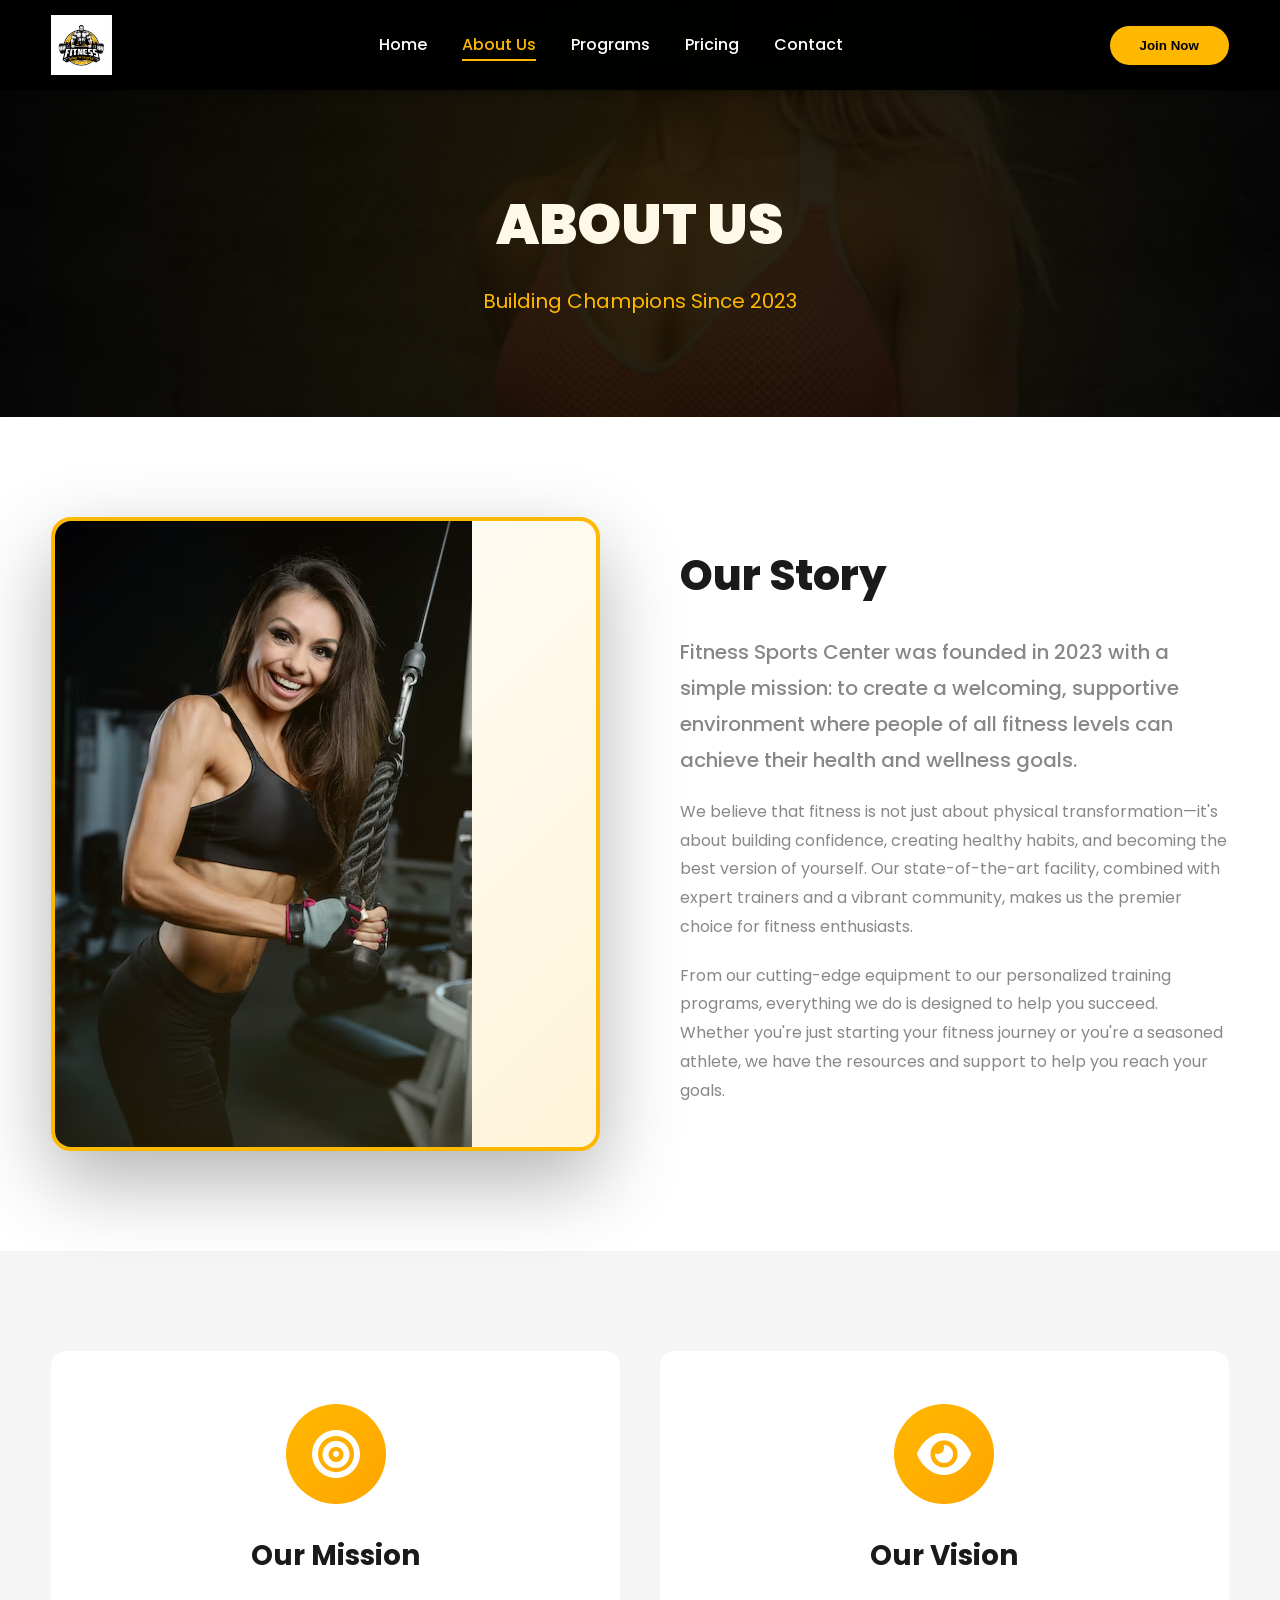
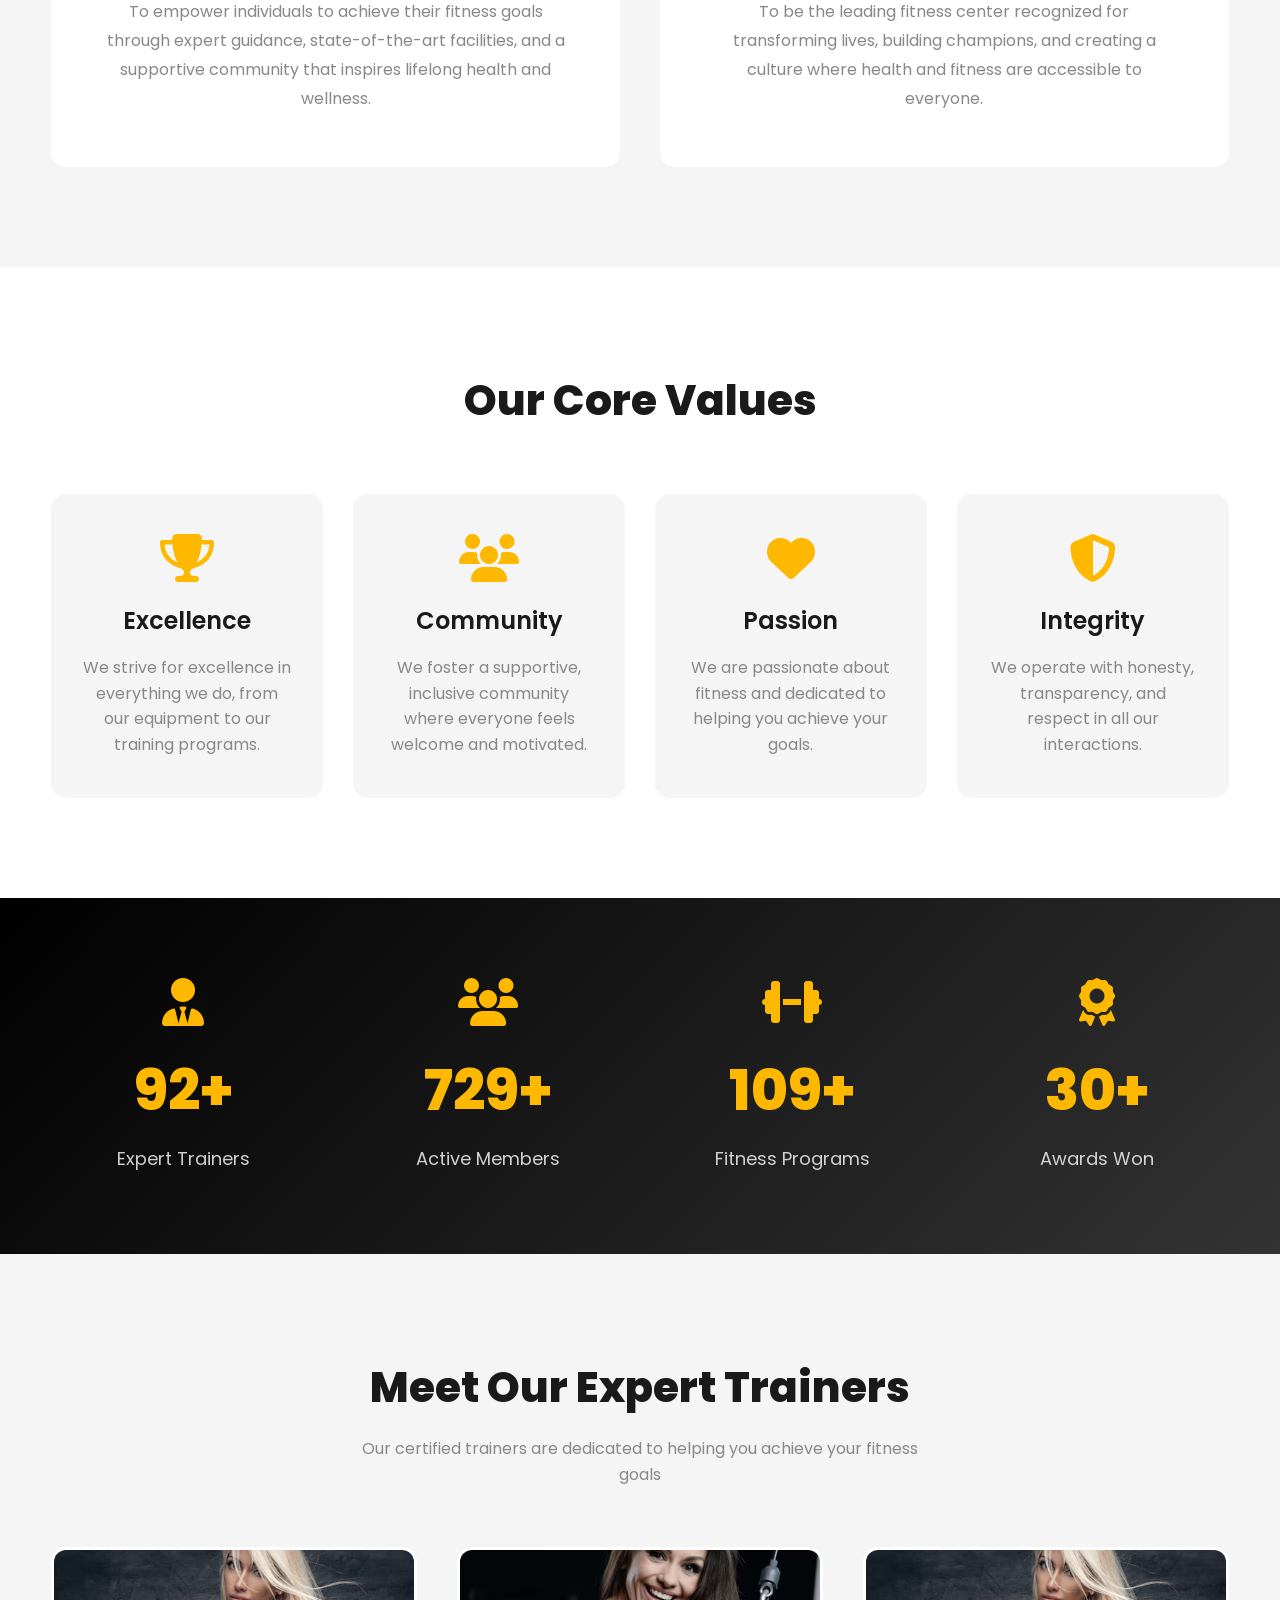
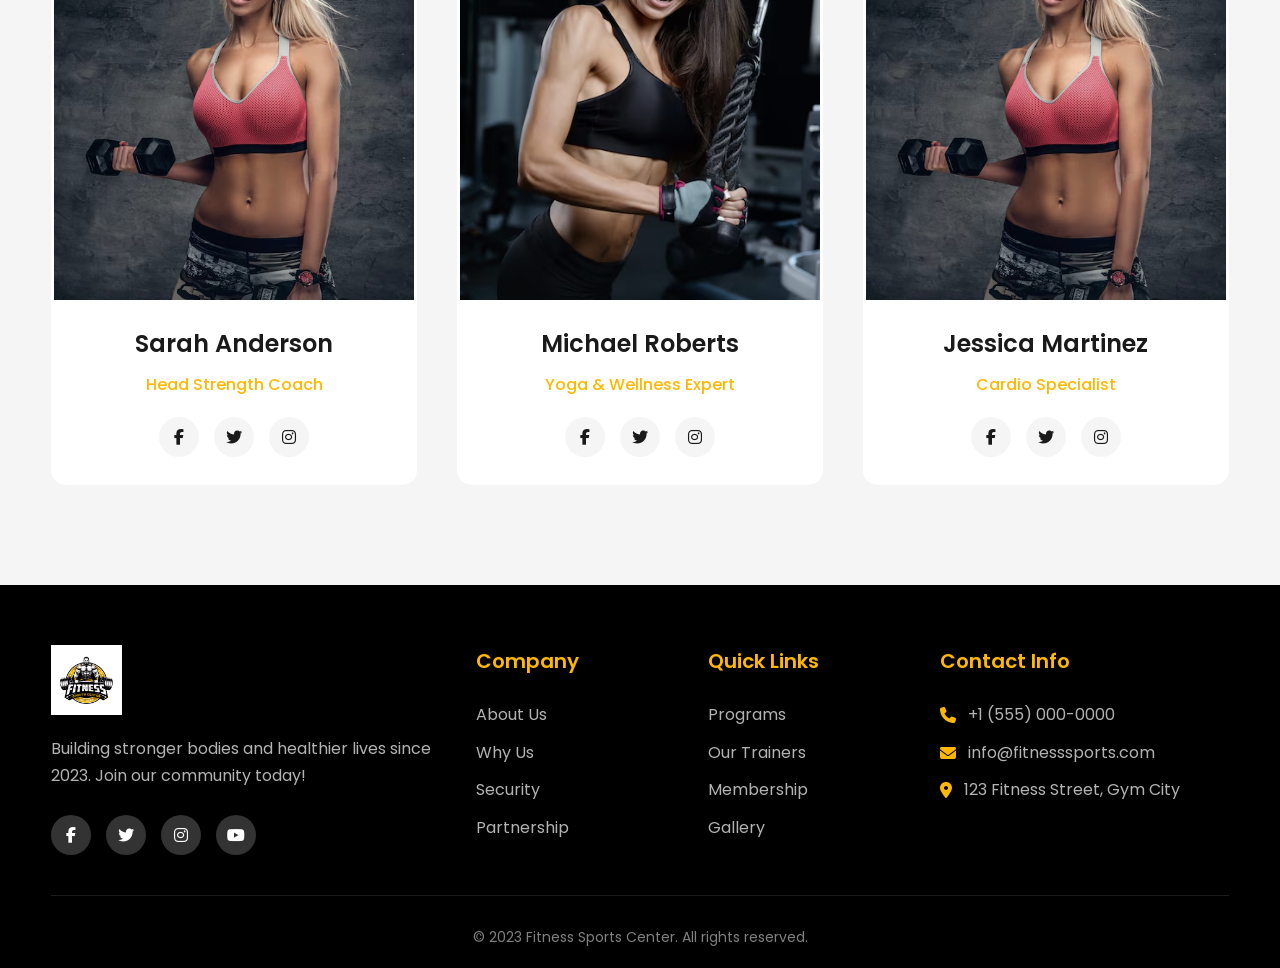
==== about.html @ 887e1592 "Initial commit: gym website updates" ====
<!DOCTYPE html>
<html lang="en">
<head>
    <meta charset="UTF-8">
    <meta name="viewport" content="width=device-width, initial-scale=1.0">
    <title>About Us - Fitness Sports Center | Expert Trainers & Modern Facilities</title>
    <meta name="description" content="Learn about Fitness Sports Center's mission, vision, and expert team. Established 2023, serving 1000+ members with professional trainers and state-of-the-art equipment.">
    <link rel="stylesheet" href="styles.css">
    <link rel="stylesheet" href="https://cdnjs.cloudflare.com/ajax/libs/font-awesome/6.4.0/css/all.min.css">
</head>
<body>
    <!-- Navigation -->
    <nav class="navbar">
        <div class="container">
            <div class="nav-wrapper">
                <div class="logo">
                    <img src="logo (2).png" alt="Fitness Sports Center">
                </div>
                <ul class="nav-menu">
                    <li><a href="index.html">Home</a></li>
                    <li><a href="about.html" class="active">About Us</a></li>
                    <li><a href="programs.html">Programs</a></li>
                    <li><a href="pricing.html">Pricing</a></li>
                    <li><a href="contact.html">Contact</a></li>
                </ul>
                <button class="cta-btn">Join Now</button>
                <div class="hamburger">
                    <span></span>
                    <span></span>
                    <span></span>
                </div>
            </div>
        </div>
    </nav>

    <!-- Page Header -->
    <section class="page-header">
        <div class="container">
            <h1>About Us</h1>
            <p>Building Champions Since 2023</p>
        </div>
    </section>

    <!-- About Story Section -->
    <section class="about-story">
        <div class="container">
            <div class="about-grid">
                <div class="about-image">
                    <img src="New folder/sexy-athletic-young-girl-training-arms-gym_174475-1579.avif" alt="Our Story">
                </div>
                <div class="about-content">
                    <h2>Our Story</h2>
                    <p class="lead">Fitness Sports Center was founded in 2023 with a simple mission: to create a welcoming, supportive environment where people of all fitness levels can achieve their health and wellness goals.</p>
                    <p>We believe that fitness is not just about physical transformation—it's about building confidence, creating healthy habits, and becoming the best version of yourself. Our state-of-the-art facility, combined with expert trainers and a vibrant community, makes us the premier choice for fitness enthusiasts.</p>
                    <p>From our cutting-edge equipment to our personalized training programs, everything we do is designed to help you succeed. Whether you're just starting your fitness journey or you're a seasoned athlete, we have the resources and support to help you reach your goals.</p>
                </div>
            </div>
        </div>
    </section>

    <!-- Mission & Vision Section -->
    <section class="mission-vision">
        <div class="container">
            <div class="mv-grid">
                <div class="mv-card">
                    <div class="mv-icon">
                        <i class="fas fa-bullseye"></i>
                    </div>
                    <h3>Our Mission</h3>
                    <p>To empower individuals to achieve their fitness goals through expert guidance, state-of-the-art facilities, and a supportive community that inspires lifelong health and wellness.</p>
                </div>
                <div class="mv-card">
                    <div class="mv-icon">
                        <i class="fas fa-eye"></i>
                    </div>
                    <h3>Our Vision</h3>
                    <p>To be the leading fitness center recognized for transforming lives, building champions, and creating a culture where health and fitness are accessible to everyone.</p>
                </div>
            </div>
        </div>
    </section>

    <!-- Values Section -->
    <section class="values-section">
        <div class="container">
            <h2>Our Core Values</h2>
            <div class="values-grid">
                <div class="value-card">
                    <i class="fas fa-trophy"></i>
                    <h3>Excellence</h3>
                    <p>We strive for excellence in everything we do, from our equipment to our training programs.</p>
                </div>
                <div class="value-card">
                    <i class="fas fa-users"></i>
                    <h3>Community</h3>
                    <p>We foster a supportive, inclusive community where everyone feels welcome and motivated.</p>
                </div>
                <div class="value-card">
                    <i class="fas fa-heart"></i>
                    <h3>Passion</h3>
                    <p>We are passionate about fitness and dedicated to helping you achieve your goals.</p>
                </div>
                <div class="value-card">
                    <i class="fas fa-shield-alt"></i>
                    <h3>Integrity</h3>
                    <p>We operate with honesty, transparency, and respect in all our interactions.</p>
                </div>
            </div>
        </div>
    </section>

    <!-- Stats Section -->
    <section class="stats-section">
        <div class="container">
            <div class="stats-grid">
                <div class="stat-box">
                    <i class="fas fa-user-tie"></i>
                    <h3 class="counter" data-target="150">0</h3>
                    <p>Expert Trainers</p>
                </div>
                <div class="stat-box">
                    <i class="fas fa-users"></i>
                    <h3 class="counter" data-target="1200">0</h3>
                    <p>Active Members</p>
                </div>
                <div class="stat-box">
                    <i class="fas fa-dumbbell"></i>
                    <h3 class="counter" data-target="180">0</h3>
                    <p>Fitness Programs</p>
                </div>
                <div class="stat-box">
                    <i class="fas fa-award"></i>
                    <h3 class="counter" data-target="50">0</h3>
                    <p>Awards Won</p>
                </div>
            </div>
        </div>
    </section>

    <!-- Team Section -->
    <section class="team-section">
        <div class="container">
            <h2>Meet Our Expert Trainers</h2>
            <p class="section-subtitle">Our certified trainers are dedicated to helping you achieve your fitness goals</p>
            <div class="team-grid">
                <div class="team-card">
                    <div class="team-image">
                        <img src="New folder/sexy-blond-woman-fitness-model-holds-dumbbells-grey-background_613910-14847.avif" alt="Trainer">
                    </div>
                    <h3>Sarah Anderson</h3>
                    <p>Head Strength Coach</p>
                    <div class="team-social">
                        <a href="#"><i class="fab fa-facebook-f"></i></a>
                        <a href="#"><i class="fab fa-twitter"></i></a>
                        <a href="#"><i class="fab fa-instagram"></i></a>
                    </div>
                </div>
                <div class="team-card">
                    <div class="team-image">
                        <img src="New folder/sexy-athletic-young-girl-training-arms-gym_174475-1579.avif" alt="Trainer">
                    </div>
                    <h3>Michael Roberts</h3>
                    <p>Yoga & Wellness Expert</p>
                    <div class="team-social">
                        <a href="#"><i class="fab fa-facebook-f"></i></a>
                        <a href="#"><i class="fab fa-twitter"></i></a>
                        <a href="#"><i class="fab fa-instagram"></i></a>
                    </div>
                </div>
                <div class="team-card">
                    <div class="team-image">
                        <img src="New folder/sexy-blond-woman-fitness-model-holds-dumbbells-grey-background_613910-14847.avif" alt="Trainer">
                    </div>
                    <h3>Jessica Martinez</h3>
                    <p>Cardio Specialist</p>
                    <div class="team-social">
                        <a href="#"><i class="fab fa-facebook-f"></i></a>
                        <a href="#"><i class="fab fa-twitter"></i></a>
                        <a href="#"><i class="fab fa-instagram"></i></a>
                    </div>
                </div>
            </div>
        </div>
    </section>

    <!-- Footer -->
    <footer class="footer">
        <div class="container">
            <div class="footer-grid">
                <div class="footer-col">
                    <img src="logo (2).png" alt="Fitness Sports Center" class="footer-logo">
                    <p>Building stronger bodies and healthier lives since 2023. Join our community today!</p>
                    <div class="social-links">
                        <a href="#"><i class="fab fa-facebook-f"></i></a>
                        <a href="#"><i class="fab fa-twitter"></i></a>
                        <a href="#"><i class="fab fa-instagram"></i></a>
                        <a href="#"><i class="fab fa-youtube"></i></a>
                    </div>
                </div>
                <div class="footer-col">
                    <h3>Company</h3>
                    <ul>
                        <li><a href="about.html">About Us</a></li>
                        <li><a href="#">Why Us</a></li>
                        <li><a href="#">Security</a></li>
                        <li><a href="#">Partnership</a></li>
                    </ul>
                </div>
                <div class="footer-col">
                    <h3>Quick Links</h3>
                    <ul>
                        <li><a href="programs.html">Programs</a></li>
                        <li><a href="#">Our Trainers</a></li>
                        <li><a href="pricing.html">Membership</a></li>
                        <li><a href="#">Gallery</a></li>
                    </ul>
                </div>
                <div class="footer-col">
                    <h3>Contact Info</h3>
                    <ul class="contact-info">
                        <li><i class="fas fa-phone"></i> +1 (555) 000-0000</li>
                        <li><i class="fas fa-envelope"></i> info@fitnesssports.com</li>
                        <li><i class="fas fa-map-marker-alt"></i> 123 Fitness Street, Gym City</li>
                    </ul>
                </div>
            </div>
            <div class="footer-bottom">
                <p>&copy; 2023 Fitness Sports Center. All rights reserved.</p>
            </div>
        </div>
    </footer>

    <script src="script.js"></script>
</body>
</html>
---- styles.css ----
/* Google Fonts */
@import url('https://fonts.googleapis.com/css2?family=Poppins:wght@300;400;500;600;700;800;900&display=swap');

/* CSS Variables */
:root {
    --primary-color: #FFB800;
    --secondary-color: #000000;
    --accent-color: #FFA500;
    --text-light: #ffffff;
    --text-dark: #1a1a1a;
    --gray-light: #f5f5f5;
    --gray-medium: #888;
    --gray-dark: #333;
    --transition: all 0.3s ease;
    --shadow-sm: 0 2px 5px rgba(0, 0, 0, 0.1);
    --shadow-md: 0 10px 30px rgba(0, 0, 0, 0.15);
    --shadow-lg: 0 20px 60px rgba(0, 0, 0, 0.3);
    --shadow-gold: 0 10px 40px rgba(255, 184, 0, 0.3);
}

/* Reset & Base Styles */
* {
    margin: 0;
    padding: 0;
    box-sizing: border-box;
}

html,
body {
    width: 100%;
    overflow-x: hidden;
}

body {
    font-family: 'Poppins', sans-serif;
    line-height: 1.6;
    color: var(--text-dark);
    background: #fff;
}

a {
    color: inherit;
    text-decoration: none;
}

ul {
    list-style: none;
}

img {
    max-width: 100%;
    display: block;
}

.container {
    width: min(1200px, 92%);
    margin: 0 auto;
}

/* Cinematic Hero Section */
.hero-cinematic {
    min-height: 100vh;
    width: 100%;
    position: relative;
    display: flex;
    align-items: center;
    justify-content: flex-start;
    padding-top: 100px;
    overflow: hidden;
    background: #111;
}

.hero-bg {
    position: absolute;
    top: 0;
    left: 0;
    width: 100%;
    height: 100%;
    background: url('New folder/sexy-athletic-young-girl-training-arms-gym_174475-1579.avif') right center/cover no-repeat;
    filter: grayscale(1) brightness(0.5) contrast(1.1);
    z-index: 0;
    transition: filter 0.3s;
}

.hero-cinematic .hero-overlay {
    position: absolute;
    top: 0;
    left: 0;
    width: 100%;
    height: 100%;
    background: linear-gradient(90deg, rgba(0,0,0,0.92) 0%, rgba(0,0,0,0.7) 60%, transparent 100%);
    z-index: 1;
}

.hero-cinematic-content {
    position: relative;
    z-index: 2;
    display: flex;
    align-items: center;
    height: 80vh;
    min-height: 500px;
}

.hero-cinematic-text {
    max-width: 600px;
    color: #fff;
    text-align: left;
    margin-left: 0;
    margin-right: auto;
    padding: 0 0 0 10px;
    display: flex;
    flex-direction: column;
    justify-content: center;
}

.hero-cinematic-title {
    font-size: 5vw;
    font-weight: 900;
    line-height: 1.05;
    text-transform: uppercase;
    letter-spacing: 2px;
    margin-bottom: 24px;
    color: #fff;
    text-shadow: 0 6px 32px #000, 0 0 0 #fff;
}

.hero-cinematic-title .highlight {
    color: var(--primary-color);
    text-shadow: 0 0 30px rgba(255,184,0,0.4);
}

.hero-cinematic-subtitle {
    font-size: 1.35rem;
    font-weight: 400;
    color: #e0e0e0;
    margin-bottom: 38px;
    max-width: 420px;
    text-shadow: 0 2px 12px #000;
}

.hero-cinematic-btn {
    display: inline-block;
    font-size: 1.15rem;
    font-weight: 700;
    padding: 18px 48px;
    border-radius: 40px;
    background: var(--primary-color);
    color: #000;
    border: none;
    box-shadow: 0 8px 32px rgba(255,184,0,0.18);
    letter-spacing: 1px;
    text-transform: uppercase;
    transition: background 0.2s, box-shadow 0.2s, color 0.2s;
}

.hero-cinematic-btn:hover {
    background: var(--accent-color);
    color: #fff;
    box-shadow: 0 12px 40px rgba(255,184,0,0.28);
}

@media (max-width: 992px) {
    .hero-cinematic-content {
        min-height: 350px;
        height: 60vh;
    }

    .hero-cinematic-title {
        font-size: 8vw;
    }
}

@media (max-width: 600px) {
    .hero-cinematic-content {
        min-height: 220px;
        height: 45vh;
    }

    .hero-cinematic-title {
        font-size: 11vw;
    }

    .hero-cinematic-text {
        padding-left: 0;
    }

    .hero-cinematic-btn {
        padding: 14px 28px;
        font-size: 1rem;
    }
}
.navbar {
    position: fixed;
    top: 0;
    width: 100%;
    background: rgba(0, 0, 0, 0.95);
    backdrop-filter: blur(10px);
    z-index: 1000;
    padding: 15px 0;
    box-shadow: 0 2px 10px rgba(0, 0, 0, 0.3);
}

.nav-wrapper {
    display: flex;
    justify-content: space-between;
    align-items: center;
}

.logo img {
    height: 60px;
    width: auto;
}

.nav-menu {
    display: flex;
    gap: 35px;
    align-items: center;
}

.nav-menu a {
    color: var(--text-light);
    font-weight: 500;
    transition: var(--transition);
    position: relative;
}

.nav-menu a::after {
    content: '';
    position: absolute;
    bottom: -5px;
    left: 0;
    width: 0;
    height: 2px;
    background: var(--primary-color);
    transition: var(--transition);
}

.nav-menu a:hover::after,
.nav-menu a.active::after {
    width: 100%;
}

.nav-menu a:hover,
.nav-menu a.active {
    color: var(--primary-color);
}

.cta-btn {
    background: var(--primary-color);
    color: var(--secondary-color);
    padding: 12px 30px;
    border: none;
    border-radius: 50px;
    font-weight: 600;
    cursor: pointer;
    transition: var(--transition);
}

.cta-btn:hover {
    background: var(--accent-color);
    transform: scale(1.05);
}

.hamburger {
    display: none;
    flex-direction: column;
    gap: 5px;
    cursor: pointer;
}

.hamburger span {
    width: 30px;
    height: 3px;
    background: var(--text-light);
    transition: var(--transition);
}

/* Hero Section */
.hero {
    min-height: 100vh;
    background: linear-gradient(135deg, rgba(0,0,0,0.95), rgba(0,0,0,0.9));
    display: flex;
    align-items: center;
    position: relative;
    padding-top: 100px;
    overflow: hidden;
}

.hero-slider {
    position: relative;
    width: 100%;
    height: 100%;
}

.hero-slide {
    display: none;
    animation: fadeInSlider 0.8s cubic-bezier(.4,1.4,.6,1);
    width: 100%;
    height: 100%;
    position: absolute;
    top: 0;
    left: 0;
    z-index: 2;
}
.hero-slide.active {
    display: block;
    position: relative;
    z-index: 3;
}

@keyframes fadeInSlider {
    from { opacity: 0; transform: translateY(40px) scale(0.98); }
    to { opacity: 1; transform: translateY(0) scale(1); }
}

.hero-slider-controls {
    position: absolute;
    bottom: 40px;
    left: 50%;
    transform: translateX(-50%);
    display: flex;
    gap: 30px;
    z-index: 10;
}
.hero-slider-controls button {
    background: var(--primary-color);
    color: #000;
    border: none;
    border-radius: 50%;
    width: 48px;
    height: 48px;
    font-size: 22px;
    display: flex;
    align-items: center;
    justify-content: center;
    box-shadow: 0 4px 16px rgba(255,184,0,0.15);
    cursor: pointer;
    transition: background 0.2s, transform 0.2s;
}
.hero-slider-controls button:hover {
    background: var(--accent-color);
    transform: scale(1.08);
}

.hero-slider-dots {
    position: absolute;
    bottom: 18px;
    left: 50%;
    transform: translateX(-50%);
    display: flex;
    gap: 12px;
    z-index: 10;
}
.hero-slider-dots .dot {
    width: 12px;
    height: 12px;
    border-radius: 50%;
    background: #fff3;
    border: 2px solid var(--primary-color);
    transition: background 0.2s, border 0.2s;
    cursor: pointer;
}
.hero-slider-dots .dot.active {
    background: var(--primary-color);
    border-color: var(--primary-color);
}

@media (max-width: 992px) {
    .hero-content, .hero-slide .hero-content {
        grid-template-columns: 1fr;
        gap: 40px;
    }
    .hero-image {
        height: 350px;
    }
    .hero-slider-controls {
        bottom: 20px;
    }
    .hero-slider-dots {
        bottom: 8px;
    }
}

@media (max-width: 600px) {
    .hero-title {
        font-size: 32px;
    }
    .hero-image {
        height: 180px;
    }
    .hero-slider-controls button {
        width: 36px;
        height: 36px;
        font-size: 16px;
    }
    .hero-slider-controls {
        gap: 16px;
    }
    .hero-slider-dots .dot {
        width: 8px;
        height: 8px;
    }
}

.hero::before {
    content: '';
    position: absolute;
    top: 0;
    left: 0;
    width: 100%;
    height: 100%;
    background: radial-gradient(circle at 30% 50%, rgba(255, 184, 0, 0.08), transparent);
    z-index: 0;
}

.hero-overlay {
    position: absolute;
    top: 0;
    left: 0;
    width: 100%;
    height: 100%;
    background: linear-gradient(90deg, rgba(0,0,0,0.95) 0%, rgba(0,0,0,0.7) 50%, transparent 100%);
    z-index: 1;
}

.hero-content {
    position: relative;
    z-index: 2;
    color: var(--text-light);
    display: grid;
    grid-template-columns: 1fr 1fr;
    gap: 60px;
    align-items: center;
    width: 100%;
}

.hero-text {
    max-width: 650px;
}

.hero-title {
    font-size: 60px;
    font-weight: 900;
    line-height: 1.1;
    margin-bottom: 20px;
    text-transform: uppercase;
    animation: fadeInUp 0.8s ease;
}

.highlight {
    color: var(--primary-color);
    position: relative;
    display: inline-block;
    text-shadow: 0 0 30px rgba(255, 184, 0, 0.5);
}

.hero-image {
    position: relative;
    height: 600px;
    animation: fadeInRight 1s ease;
}

.hero-image img {
    width: 100%;
    height: 100%;
    object-fit: cover;
    border-radius: 20px;
    box-shadow: 0 30px 80px rgba(255, 184, 0, 0.3);
    border: 3px solid var(--primary-color);
}

@keyframes fadeInUp {
    from {
        opacity: 0;
        transform: translateY(30px);
    }
    to {
        opacity: 1;
        transform: translateY(0);
    }
}

@keyframes fadeInRight {
    from {
        opacity: 0;
        transform: translateX(50px);
    }
    to {
        opacity: 1;
        transform: translateX(0);
    }
}

.hero-subtitle {
    font-size: 18px;
    margin-bottom: 40px;
    color: rgba(255, 255, 255, 0.9);
    max-width: 500px;
}

.hero-buttons {
    display: flex;
    gap: 20px;
    margin-bottom: 60px;
}

.hero-stats {
    display: flex;
    gap: 60px;
}

.stat-item h3 {
    font-size: 48px;
    color: var(--primary-color);
    font-weight: 800;
}

.stat-item p {
    color: rgba(255, 255, 255, 0.8);
    font-size: 14px;
}

/* Programs Section */
.programs-section {
    padding: 100px 0;
    background: var(--gray-light);
}

.section-header {
    text-align: center;
    max-width: 700px;
    margin: 0 auto 60px;
}

.section-header h2 {
    font-size: 42px;
    font-weight: 800;
    margin-bottom: 20px;
    line-height: 1.2;
}

.section-header p {
    color: var(--gray-medium);
    font-size: 16px;
}

.programs-grid {
    display: grid;
    grid-template-columns: repeat(auto-fit, minmax(280px, 1fr));
    gap: 30px;
}

.program-card {
    background: white;
    padding: 40px 30px;
    border-radius: 15px;
    transition: var(--transition);
    border: 2px solid transparent;
    position: relative;
    overflow: hidden;
}

.program-card::before {
    content: '';
    position: absolute;
    top: 0;
    left: 0;
    width: 100%;
    height: 5px;
    background: linear-gradient(90deg, var(--primary-color), var(--accent-color));
    transform: scaleX(0);
    transition: var(--transition);
}

.program-card:hover::before {
    transform: scaleX(1);
}

.program-card:hover {
    transform: translateY(-10px);
    border-color: var(--primary-color);
    box-shadow: var(--shadow-gold);
}

.program-card.featured {
    background: linear-gradient(135deg, var(--primary-color), var(--accent-color));
    color: white;
}

.program-icon {
    width: 80px;
    height: 80px;
    background: var(--secondary-color);
    border-radius: 50%;
    display: flex;
    align-items: center;
    justify-content: center;
    margin-bottom: 25px;
}

.program-card.featured .program-icon {
    background: white;
}

.program-icon i {
    font-size: 36px;
    color: var(--primary-color);
}

.program-card.featured .program-icon i {
    color: var(--secondary-color);
}

.program-card h3 {
    font-size: 24px;
    margin-bottom: 15px;
    font-weight: 700;
}

.program-card p {
    color: var(--gray-medium);
    margin-bottom: 20px;
    line-height: 1.6;
}

.program-card.featured p {
    color: rgba(255, 255, 255, 0.9);
}

.program-link {
    color: var(--primary-color);
    font-weight: 600;
    display: inline-flex;
    align-items: center;
    gap: 8px;
    transition: var(--transition);
}

.program-card.featured .program-link {
    color: white;
}

.program-link:hover {
    gap: 12px;
}

/* Why Choose Section */
.why-choose-section {
    padding: 100px 0;
    background: white;
}

.why-choose-grid {
    display: grid;
    grid-template-columns: 1fr 1fr;
    gap: 80px;
    align-items: center;
}

.why-choose-content h2 {
    font-size: 42px;
    font-weight: 800;
    margin-bottom: 40px;
    line-height: 1.2;
}

.features-list {
    display: flex;
    flex-direction: column;
    gap: 25px;
    margin-bottom: 40px;
}

.feature-item {
    display: flex;
    gap: 20px;
    align-items: flex-start;
}

.feature-item i {
    font-size: 24px;
    color: var(--primary-color);
    margin-top: 5px;
}

.feature-item h4 {
    font-size: 20px;
    margin-bottom: 8px;
    font-weight: 600;
}

.feature-item p {
    color: var(--gray-medium);
    line-height: 1.6;
}

.why-choose-image {
    position: relative;
}

.image-wrapper {
    position: relative;
    border-radius: 20px;
    overflow: hidden;
    box-shadow: 0 30px 80px rgba(0, 0, 0, 0.3);
    border: 4px solid var(--primary-color);
}

.image-wrapper img {
    width: 100%;
    height: 600px;
    object-fit: cover;
    transition: var(--transition);
    display: block;
}

.image-wrapper:hover img {
    transform: scale(1.05);
}

.experience-badge {
    position: absolute;
    bottom: 30px;
    right: 30px;
    width: 140px;
    height: 140px;
    background: linear-gradient(135deg, var(--primary-color), var(--accent-color));
    border-radius: 50%;
    display: flex;
    align-items: center;
    justify-content: center;
    box-shadow: 0 10px 30px rgba(255, 184, 0, 0.5);
    animation: pulse 2s infinite;
}

.badge-content {
    text-align: center;
    color: var(--secondary-color);
}

.badge-content h3 {
    font-size: 42px;
    font-weight: 900;
    margin-bottom: 5px;
    line-height: 1;
}

.badge-content p {
    font-size: 13px;
    font-weight: 600;
    line-height: 1.3;
}

@keyframes pulse {
    0%, 100% {
        box-shadow: 0 10px 30px rgba(255, 184, 0, 0.5);
    }
    50% {
        box-shadow: 0 10px 50px rgba(255, 184, 0, 0.8);
    }
}

/* Testimonials Section */
.testimonials-section {
    padding: 100px 0;
    background: var(--gray-light);
    text-align: center;
}

.testimonials-section h2 {
    font-size: 42px;
    font-weight: 800;
    margin-bottom: 15px;
    line-height: 1.2;
}

.section-subtitle {
    color: var(--gray-medium);
    max-width: 600px;
    margin: 0 auto 60px;
    font-size: 16px;
}

.testimonials-grid {
    display: grid;
    grid-template-columns: repeat(auto-fit, minmax(320px, 1fr));
    gap: 30px;
}

.testimonial-card {
    background: white;
    padding: 40px;
    border-radius: 15px;
    text-align: left;
    transition: var(--transition);
    border: 2px solid transparent;
    position: relative;
}

.testimonial-card::before {
    content: '\f10d';
    font-family: 'Font Awesome 5 Free';
    font-weight: 900;
    position: absolute;
    top: 20px;
    right: 30px;
    font-size: 60px;
    color: var(--primary-color);
    opacity: 0.1;
}

.testimonial-card:hover {
    transform: translateY(-5px);
    border-color: var(--primary-color);
    box-shadow: var(--shadow-gold);
}

.rating {
    display: flex;
    gap: 5px;
    margin-bottom: 20px;
}

.rating i {
    color: var(--primary-color);
    font-size: 18px;
}

.testimonial-card p {
    color: var(--gray-dark);
    line-height: 1.8;
    margin-bottom: 25px;
    font-style: italic;
}

.testimonial-author {
    display: flex;
    align-items: center;
    gap: 15px;
}

.author-info h4 {
    font-size: 16px;
    font-weight: 600;
    margin-bottom: 3px;
}

.author-info span {
    font-size: 14px;
    color: var(--gray-medium);
}

/* Footer */
.footer {
    background: var(--secondary-color);
    color: var(--text-light);
    padding: 60px 0 20px;
}

.footer-grid {
    display: grid;
    grid-template-columns: 2fr 1fr 1fr 1.5fr;
    gap: 40px;
    margin-bottom: 40px;
}

.footer-logo {
    height: 70px;
    width: auto;
    margin-bottom: 20px;
}

.footer-col p {
    color: rgba(255, 255, 255, 0.7);
    margin-bottom: 25px;
    line-height: 1.7;
}

.social-links {
    display: flex;
    gap: 15px;
}

.social-links a {
    width: 40px;
    height: 40px;
    background: var(--gray-dark);
    border-radius: 50%;
    display: flex;
    align-items: center;
    justify-content: center;
    transition: var(--transition);
}

.social-links a:hover {
    background: var(--primary-color);
    color: var(--secondary-color);
    transform: translateY(-3px);
}

.footer-col h3 {
    color: var(--primary-color);
    font-size: 20px;
    margin-bottom: 25px;
    font-weight: 600;
}

.footer-col ul li {
    margin-bottom: 12px;
}

.footer-col ul li a {
    color: rgba(255, 255, 255, 0.7);
    transition: var(--transition);
}

.footer-col ul li a:hover {
    color: var(--primary-color);
    padding-left: 5px;
}

.contact-info li {
    display: flex;
    align-items: center;
    gap: 12px;
    margin-bottom: 15px;
    color: rgba(255, 255, 255, 0.7);
}

.contact-info i {
    color: var(--primary-color);
    font-size: 16px;
}

.footer-bottom {
    text-align: center;
    padding-top: 30px;
    border-top: 1px solid rgba(255, 255, 255, 0.1);
}

.footer-bottom p {
    color: rgba(255, 255, 255, 0.5);
    font-size: 14px;
}

/* Page Header */
.page-header {
    padding: 180px 0 100px;
    background: linear-gradient(135deg, rgba(0,0,0,0.92), rgba(0,0,0,0.88)), 
                url('New folder/sexy-blond-woman-fitness-model-holds-dumbbells-grey-background_613910-14847.avif') center/cover;
    text-align: center;
    color: var(--text-light);
    position: relative;
    background-attachment: fixed;
}

.page-header::before {
    content: '';
    position: absolute;
    top: 0;
    left: 0;
    width: 100%;
    height: 100%;
    background: radial-gradient(circle at center, rgba(255, 184, 0, 0.1), transparent);
}

.page-header h1 {
    font-size: 56px;
    font-weight: 900;
    margin-bottom: 15px;
    text-transform: uppercase;
}

.page-header p {
    font-size: 20px;
    color: var(--primary-color);
}

/* About Page Styles */
.about-story {
    padding: 100px 0;
    background: white;
}

.about-grid {
    display: grid;
    grid-template-columns: 1fr 1fr;
    gap: 80px;
    align-items: center;
}

.about-image {
    border-radius: 20px;
    overflow: hidden;
    box-shadow: 0 30px 80px rgba(0, 0, 0, 0.3);
    border: 4px solid var(--primary-color);
    position: relative;
}

.about-image::after {
    content: '';
    position: absolute;
    inset: 0;
    background: linear-gradient(135deg, transparent 0%, rgba(255, 184, 0, 0.15) 100%);
    pointer-events: none;
}

.about-image img {
    transition: var(--transition);
}

.about-image:hover img {
    transform: scale(1.08);
}

.about-content h2 {
    font-size: 42px;
    font-weight: 800;
    margin-bottom: 25px;
}

.lead {
    font-size: 20px;
    font-weight: 500;
    color: var(--gray-dark);
    margin-bottom: 20px;
    line-height: 1.7;
}

.about-content p {
    color: var(--gray-medium);
    line-height: 1.8;
    margin-bottom: 20px;
}

/* Mission & Vision */
.mission-vision {
    padding: 100px 0;
    background: var(--gray-light);
}

.mv-grid {
    display: grid;
    grid-template-columns: 1fr 1fr;
    gap: 40px;
}

.mv-card {
    background: white;
    padding: 50px;
    border-radius: 15px;
    text-align: center;
    border: 3px solid transparent;
    transition: var(--transition);
}

.mv-card:hover {
    border-color: var(--primary-color);
    box-shadow: 0 15px 40px rgba(0, 0, 0, 0.1);
}

.mv-icon {
    width: 100px;
    height: 100px;
    background: linear-gradient(135deg, var(--primary-color), var(--accent-color));
    border-radius: 50%;
    display: flex;
    align-items: center;
    justify-content: center;
    margin: 0 auto 30px;
}

.mv-icon i {
    font-size: 48px;
    color: white;
}

.mv-card h3 {
    font-size: 28px;
    margin-bottom: 20px;
    font-weight: 700;
}

.mv-card p {
    color: var(--gray-medium);
    line-height: 1.8;
}

/* Values Section */
.values-section {
    padding: 100px 0;
    background: white;
    text-align: center;
}

.values-section h2 {
    font-size: 42px;
    font-weight: 800;
    margin-bottom: 60px;
}

.values-grid {
    display: grid;
    grid-template-columns: repeat(auto-fit, minmax(250px, 1fr));
    gap: 30px;
}

.value-card {
    padding: 40px 30px;
    background: var(--gray-light);
    border-radius: 15px;
    transition: var(--transition);
}

.value-card:hover {
    background: var(--secondary-color);
    color: white;
    transform: translateY(-10px);
}

.value-card i {
    font-size: 48px;
    color: var(--primary-color);
    margin-bottom: 20px;
}

.value-card h3 {
    font-size: 24px;
    margin-bottom: 15px;
    font-weight: 600;
}

.value-card p {
    color: var(--gray-medium);
    line-height: 1.6;
}

.value-card:hover p {
    color: rgba(255, 255, 255, 0.8);
}

/* Stats Section */
.stats-section {
    padding: 80px 0;
    background: linear-gradient(135deg, var(--secondary-color), var(--gray-dark));
    color: white;
}

.stats-grid {
    display: grid;
    grid-template-columns: repeat(auto-fit, minmax(250px, 1fr));
    gap: 40px;
}

.stat-box {
    text-align: center;
}

.stat-box i {
    font-size: 48px;
    color: var(--primary-color);
    margin-bottom: 20px;
}

.stat-box h3 {
    font-size: 56px;
    font-weight: 800;
    color: var(--primary-color);
    margin-bottom: 10px;
}

.stat-box p {
    font-size: 18px;
    color: rgba(255, 255, 255, 0.8);
}

/* Team Section */
.team-section {
    padding: 100px 0;
    background: var(--gray-light);
    text-align: center;
}

.team-section h2 {
    font-size: 42px;
    font-weight: 800;
    margin-bottom: 15px;
}

.team-grid {
    display: grid;
    grid-template-columns: repeat(auto-fit, minmax(300px, 1fr));
    gap: 40px;
}

.team-card {
    background: white;
    border-radius: 15px;
    overflow: hidden;
    transition: var(--transition);
    border: 3px solid transparent;
}

.team-card:hover {
    transform: translateY(-10px);
    border-color: var(--primary-color);
    box-shadow: 0 15px 40px rgba(0, 0, 0, 0.15);
}

.team-image {
    height: 350px;
    overflow: hidden;
    position: relative;
}

.team-image::before {
    content: '';
    position: absolute;
    inset: 0;
    background: linear-gradient(to bottom, transparent 0%, rgba(0,0,0,0.7) 100%);
    z-index: 1;
    opacity: 0;
    transition: var(--transition);
}

.team-card:hover .team-image::before {
    opacity: 1;
}

.team-image img {
    width: 100%;
    height: 100%;
    object-fit: cover;
    transition: var(--transition);
    filter: grayscale(20%);
}

.team-card:hover .team-image img {
    transform: scale(1.1);
    filter: grayscale(0%);
}

.team-card h3 {
    font-size: 24px;
    margin: 25px 0 8px;
    font-weight: 600;
}

.team-card p {
    color: var(--primary-color);
    font-weight: 500;
    margin-bottom: 20px;
}

.team-social {
    display: flex;
    justify-content: center;
    gap: 15px;
    padding-bottom: 25px;
}

.team-social a {
    width: 40px;
    height: 40px;
    background: var(--gray-light);
    border-radius: 50%;
    display: flex;
    align-items: center;
    justify-content: center;
    transition: var(--transition);
}

.team-social a:hover {
    background: var(--primary-color);
    color: white;
}

/* Programs Detail Page */
.programs-detail {
    padding: 80px 0;
    background: white;
}

.section-intro {
    text-align: center;
    max-width: 800px;
    margin: 0 auto 80px;
}

.section-intro h2 {
    font-size: 42px;
    font-weight: 800;
    margin-bottom: 20px;
}

.section-intro p {
    color: var(--gray-medium);
    line-height: 1.8;
    font-size: 16px;
}

.program-detail-card {
    display: grid;
    grid-template-columns: 1fr 1fr;
    gap: 60px;
    align-items: center;
    margin-bottom: 80px;
    padding: 60px;
    background: var(--gray-light);
    border-radius: 20px;
}

.program-detail-card.reverse {
    background: white;
}

.program-detail-card.reverse .program-detail-content {
    order: 2;
}

.program-detail-card.reverse .program-detail-image {
    order: 1;
}

.program-badge {
    width: 80px;
    height: 80px;
    background: var(--secondary-color);
    border-radius: 50%;
    display: flex;
    align-items: center;
    justify-content: center;
    margin-bottom: 25px;
}

.program-badge.featured {
    background: linear-gradient(135deg, var(--primary-color), var(--accent-color));
}

.program-badge i {
    font-size: 36px;
    color: var(--primary-color);
}

.program-badge.featured i {
    color: white;
}

.program-detail-content h3 {
    font-size: 36px;
    font-weight: 800;
    margin-bottom: 20px;
}

.program-description {
    color: var(--gray-medium);
    line-height: 1.8;
    margin-bottom: 30px;
}

.program-features h4 {
    font-size: 20px;
    margin-bottom: 15px;
    font-weight: 600;
}

.program-features ul {
    display: flex;
    flex-direction: column;
    gap: 12px;
    margin-bottom: 30px;
}

.program-features ul li {
    display: flex;
    align-items: center;
    gap: 12px;
    color: var(--gray-dark);
}

.program-features ul li i {
    color: var(--primary-color);
    font-size: 18px;
}

.program-stats {
    display: flex;
    gap: 30px;
}

.program-stats .stat-item {
    display: flex;
    align-items: center;
    gap: 10px;
}

.program-stats i {
    color: var(--primary-color);
    font-size: 24px;
}

.program-stats p {
    color: var(--gray-dark);
    font-weight: 500;
    font-size: 14px;
}

.program-detail-image {
    border-radius: 20px;
    overflow: hidden;
    box-shadow: 0 30px 80px rgba(0, 0, 0, 0.3);
    height: 500px;
    border: 3px solid var(--primary-color);
    position: relative;
}

.program-detail-image::before {
    content: '';
    position: absolute;
    inset: 0;
    background: linear-gradient(135deg, rgba(255, 184, 0, 0.1), transparent);
    z-index: 1;
}

.program-detail-image img {
    width: 100%;
    height: 100%;
    object-fit: cover;
    transition: var(--transition);
}

.program-detail-card:hover .program-detail-image img {
    transform: scale(1.05);
}

/* CTA Section */
.cta-section {
    padding: 100px 0;
    background: linear-gradient(135deg, rgba(0,0,0,0.93), rgba(0,0,0,0.88)), 
                url('New folder/sexy-athletic-young-girl-training-arms-gym_174475-1579.avif') center/cover;
    text-align: center;
    color: white;
    position: relative;
    background-attachment: fixed;
}

.cta-section::before {
    content: '';
    position: absolute;
    top: 0;
    left: 0;
    width: 100%;
    height: 100%;
    background: radial-gradient(circle at center, rgba(255, 184, 0, 0.15), transparent);
}

.cta-content h2 {
    font-size: 48px;
    font-weight: 800;
    margin-bottom: 20px;
}

.cta-content p {
    font-size: 20px;
    margin-bottom: 40px;
    color: rgba(255, 255, 255, 0.9);
}

.cta-buttons {
    display: flex;
    gap: 20px;
    justify-content: center;
    flex-wrap: wrap;
}

/* Pricing Page */
.pricing-section {
    padding: 80px 0;
    background: var(--gray-light);
}

.pricing-intro {
    text-align: center;
    max-width: 700px;
    margin: 0 auto 60px;
}

.pricing-intro h2 {
    font-size: 42px;
    font-weight: 800;
    margin-bottom: 20px;
}

.pricing-intro p {
    color: var(--gray-medium);
    line-height: 1.7;
}

.pricing-grid {
    display: grid;
    grid-template-columns: repeat(auto-fit, minmax(320px, 1fr));
    gap: 30px;
    max-width: 1100px;
    margin: 0 auto;
}

.pricing-card {
    background: white;
    padding: 50px 40px;
    border-radius: 15px;
    border: 3px solid transparent;
    transition: var(--transition);
    position: relative;
}

.pricing-card:hover {
    transform: translateY(-10px);
    border-color: var(--primary-color);
    box-shadow: 0 20px 60px rgba(0, 0, 0, 0.15);
}

.pricing-card.featured {
    background: linear-gradient(135deg, var(--secondary-color), var(--gray-dark));
    color: white;
    transform: scale(1.05);
}

.popular-badge {
    position: absolute;
    top: -15px;
    right: 30px;
    background: var(--primary-color);
    color: var(--secondary-color);
    padding: 8px 25px;
    border-radius: 50px;
    font-weight: 600;
    font-size: 14px;
}

.pricing-header {
    text-align: center;
    margin-bottom: 35px;
    padding-bottom: 35px;
    border-bottom: 2px solid var(--gray-light);
}

.pricing-card.featured .pricing-header {
    border-bottom-color: rgba(255, 255, 255, 0.1);
}

.pricing-header h3 {
    font-size: 28px;
    font-weight: 700;
    margin-bottom: 20px;
}

.price {
    display: flex;
    align-items: flex-start;
    justify-content: center;
    gap: 5px;
}

.currency {
    font-size: 28px;
    font-weight: 700;
    color: var(--primary-color);
}

.amount {
    font-size: 64px;
    font-weight: 900;
    line-height: 1;
    color: var(--primary-color);
}

.period {
    font-size: 18px;
    color: var(--gray-medium);
    align-self: flex-end;
    margin-bottom: 8px;
}

.pricing-card.featured .period {
    color: rgba(255, 255, 255, 0.7);
}

.pricing-features {
    margin-bottom: 35px;
}

.pricing-features li {
    padding: 12px 0;
    display: flex;
    align-items: center;
    gap: 12px;
    color: var(--gray-dark);
}

.pricing-card.featured .pricing-features li {
    color: white;
}

.pricing-features li.disabled {
    color: var(--gray-medium);
    opacity: 0.5;
}

.pricing-features i {
    color: var(--primary-color);
    font-size: 18px;
}

.pricing-features li.disabled i {
    color: var(--gray-medium);
}

.pricing-btn {
    width: 100%;
    padding: 16px;
    background: var(--primary-color);
    color: var(--secondary-color);
    border: none;
    border-radius: 50px;
    font-weight: 700;
    font-size: 16px;
    cursor: pointer;
    transition: var(--transition);
}

.pricing-btn:hover {
    background: var(--accent-color);
    transform: scale(1.05);
}

/* Additional Services */
.additional-services {
    padding: 100px 0;
    background: white;
    text-align: center;
}

.additional-services h2 {
    font-size: 42px;
    font-weight: 800;
    margin-bottom: 15px;
}

.services-grid {
    display: grid;
    grid-template-columns: repeat(auto-fit, minmax(250px, 1fr));
    gap: 30px;
    margin-top: 60px;
}

.service-card {
    padding: 40px 30px;
    background: var(--gray-light);
    border-radius: 15px;
    transition: var(--transition);
    border: 2px solid transparent;
}

.service-card:hover {
    border-color: var(--primary-color);
    transform: translateY(-10px);
    box-shadow: 0 15px 40px rgba(0, 0, 0, 0.1);
}

.service-card i {
    font-size: 48px;
    color: var(--primary-color);
    margin-bottom: 20px;
}

.service-card h3 {
    font-size: 22px;
    margin-bottom: 12px;
    font-weight: 600;
}

.service-card p {
    color: var(--gray-medium);
    margin-bottom: 20px;
}

.service-price {
    font-size: 24px;
    font-weight: 700;
    color: var(--primary-color);
}

/* FAQ Section */
.faq-section {
    padding: 100px 0;
    background: var(--gray-light);
}

.faq-section h2 {
    text-align: center;
    font-size: 42px;
    font-weight: 800;
    margin-bottom: 60px;
}

.faq-grid {
    max-width: 900px;
    margin: 0 auto;
}

.faq-item {
    background: white;
    margin-bottom: 20px;
    border-radius: 10px;
    overflow: hidden;
    border: 2px solid transparent;
    transition: var(--transition);
}

.faq-item.active {
    border-color: var(--primary-color);
}

.faq-question {
    padding: 25px 30px;
    cursor: pointer;
    display: flex;
    justify-content: space-between;
    align-items: center;
    transition: var(--transition);
}

.faq-question:hover {
    background: var(--gray-light);
}

.faq-question h3 {
    font-size: 18px;
    font-weight: 600;
}

.faq-question i {
    color: var(--primary-color);
    transition: var(--transition);
}

.faq-item.active .faq-question i {
    transform: rotate(180deg);
}

.faq-answer {
    max-height: 0;
    overflow: hidden;
    transition: max-height 0.3s ease;
}

.faq-item.active .faq-answer {
    max-height: 200px;
}

.faq-answer p {
    padding: 0 30px 25px;
    color: var(--gray-medium);
    line-height: 1.7;
}

/* Contact Page */
.contact-section {
    padding: 80px 0;
    background: white;
}

.contact-grid {
    display: grid;
    grid-template-columns: 1.5fr 1fr;
    gap: 60px;
}

.contact-form-wrapper h2 {
    font-size: 36px;
    font-weight: 800;
    margin-bottom: 15px;
}

.contact-form-wrapper > p {
    color: var(--gray-medium);
    margin-bottom: 40px;
    line-height: 1.7;
}

.contact-form {
    display: flex;
    flex-direction: column;
    gap: 25px;
}

.form-row {
    display: grid;
    grid-template-columns: 1fr 1fr;
    gap: 20px;
}

.form-group label {
    display: block;
    margin-bottom: 8px;
    font-weight: 500;
    color: var(--gray-dark);
}

.form-group input,
.form-group select,
.form-group textarea {
    width: 100%;
    padding: 14px 18px;
    border: 2px solid var(--gray-light);
    border-radius: 8px;
    font-family: 'Poppins', sans-serif;
    font-size: 15px;
    transition: var(--transition);
}

.form-group input:focus,
.form-group select:focus,
.form-group textarea:focus {
    outline: none;
    border-color: var(--primary-color);
}

.contact-info-wrapper h2 {
    font-size: 28px;
    font-weight: 700;
    margin-bottom: 30px;
}

.contact-info-cards {
    display: flex;
    flex-direction: column;
    gap: 25px;
    margin-bottom: 40px;
}

.info-card {
    display: flex;
    gap: 20px;
    padding: 25px;
    background: var(--gray-light);
    border-radius: 10px;
    transition: var(--transition);
}

.info-card:hover {
    background: var(--primary-color);
    color: white;
}

.info-icon {
    width: 60px;
    height: 60px;
    background: var(--primary-color);
    border-radius: 50%;
    display: flex;
    align-items: center;
    justify-content: center;
    flex-shrink: 0;
}

.info-card:hover .info-icon {
    background: white;
}

.info-icon i {
    font-size: 24px;
    color: white;
}

.info-card:hover .info-icon i {
    color: var(--primary-color);
}

.info-content h3 {
    font-size: 18px;
    margin-bottom: 8px;
    font-weight: 600;
}

.info-content p {
    color: var(--gray-medium);
    line-height: 1.6;
    font-size: 14px;
}

.info-card:hover .info-content p {
    color: rgba(255, 255, 255, 0.9);
}

.business-hours {
    background: var(--gray-light);
    padding: 30px;
    border-radius: 10px;
    margin-bottom: 30px;
}

.business-hours h3 {
    font-size: 20px;
    font-weight: 600;
    margin-bottom: 20px;
}

.business-hours ul li {
    display: flex;
    justify-content: space-between;
    padding: 12px 0;
    border-bottom: 1px solid rgba(0, 0, 0, 0.1);
    color: var(--gray-dark);
}

.business-hours ul li:last-child {
    border-bottom: none;
}

.social-connect h3 {
    font-size: 20px;
    font-weight: 600;
    margin-bottom: 20px;
}

.social-links-large {
    display: flex;
    gap: 15px;
    flex-wrap: wrap;
}

.social-links-large a {
    width: 50px;
    height: 50px;
    background: var(--gray-light);
    border-radius: 50%;
    display: flex;
    align-items: center;
    justify-content: center;
    transition: var(--transition);
}

.social-links-large a:hover {
    background: var(--primary-color);
    color: white;
    transform: translateY(-3px);
}

/* Map Section */
.map-section {
    padding: 80px 0;
    background: var(--gray-light);
}

.map-section h2 {
    text-align: center;
    font-size: 36px;
    font-weight: 800;
    margin-bottom: 40px;
}

.map-wrapper {
    border-radius: 15px;
    overflow: hidden;
    box-shadow: 0 10px 40px rgba(0, 0, 0, 0.1);
}

/* Responsive Design */
@media (max-width: 992px) {
    .nav-menu {
        position: fixed;
        right: -100%;
        top: 90px;
        flex-direction: column;
        background: rgba(0, 0, 0, 0.98);
        width: 100%;
        padding: 40px;
        transition: var(--transition);
        gap: 20px;
    }

    .nav-menu.active {
        right: 0;
    }

    .hamburger {
        display: flex;
    }

    .hero-content {
        grid-template-columns: 1fr;
    }

    .hero-image {
        height: 400px;
        order: -1;
    }

    .hero-title {
        font-size: 42px;
    }

    .hero-buttons {
        flex-direction: column;
    }

    .hero-stats {
        gap: 30px;
    }

    .why-choose-grid,
    .about-grid,
    .mv-grid,
    .program-detail-card,
    .contact-grid,
    .booking-grid {
        grid-template-columns: 1fr;
        gap: 40px;
    }

    .program-detail-card.reverse .program-detail-content,
    .program-detail-card.reverse .program-detail-image {
        order: initial;
    }

    .footer-grid {
        grid-template-columns: 1fr 1fr;
        gap: 30px;
    }

    .pricing-card.featured {
        transform: none;
    }

    .google-reviews-header {
        flex-direction: column;
        align-items: flex-start;
    }

    .franchise-form-wrapper .form-row {
        grid-template-columns: 1fr;
    }

    .sticky-call-btn {
        width: 55px;
        height: 55px;
        font-size: 20px;
        bottom: 20px;
        left: 20px;
    }
}

@media (max-width: 768px) {
    .hero-title {
        font-size: 36px;
    }

    .section-header h2,
    .why-choose-content h2,
    .about-content h2,
    .values-section h2,
    .team-section h2,
    .testimonials-section h2,
    .pricing-intro h2,
    .additional-services h2,
    .faq-section h2 {
        font-size: 32px;
    }

    .program-detail-content h3 {
        font-size: 28px;
    }

    .stats-grid,
    .values-grid {
        grid-template-columns: repeat(2, 1fr);
    }

    .form-row {
        grid-template-columns: 1fr;
    }

    .footer-grid {
        grid-template-columns: 1fr;
    }

    .cta-buttons {
        flex-direction: column;
    }
}

@media (max-width: 480px) {
    .hero-title {
        font-size: 28px;
    }

    .page-header h1 {
        font-size: 36px;
    }

    .stat-item h3 {
        font-size: 36px;
    }

    .program-stats {
        flex-direction: column;
        gap: 15px;
    }

    .pricing-grid {
        grid-template-columns: 1fr;
    }
}

/* Loading Animation */
.page-loader {
    position: fixed;
    top: 0;
    left: 0;
    width: 100%;
    height: 100%;
    background: var(--secondary-color);
    display: flex;
    align-items: center;
    justify-content: center;
    z-index: 99999;
    transition: opacity 0.5s ease, visibility 0.5s ease;
}

.page-loader.hidden {
    opacity: 0;
    visibility: hidden;
}

.loader-content {
    text-align: center;
}

.loader-logo {
    width: 120px;
    height: auto;
    margin-bottom: 30px;
    animation: logoFloat 2s ease-in-out infinite;
}

@keyframes logoFloat {
    0%, 100% {
        transform: translateY(0);
    }
    50% {
        transform: translateY(-20px);
    }
}

.loader-spinner {
    width: 60px;
    height: 60px;
    border: 4px solid rgba(255, 184, 0, 0.2);
    border-top-color: var(--primary-color);
    border-radius: 50%;
    animation: spin 1s linear infinite;
    margin: 0 auto;
}

@keyframes spin {
    to {
        transform: rotate(360deg);
    }
}

/* Scroll to Top Button */
.scroll-top {
    position: fixed;
    bottom: 30px;
    right: 30px;
    width: 50px;
    height: 50px;
    background: var(--primary-color);
    color: var(--secondary-color);
    border: none;
    border-radius: 50%;
    cursor: pointer;
    display: flex;
    align-items: center;
    justify-content: center;
    font-size: 20px;
    opacity: 0;
    visibility: hidden;
    transition: var(--transition);
    z-index: 999;
    box-shadow: var(--shadow-gold);
}

.scroll-top.visible {
    opacity: 1;
    visibility: visible;
}

.scroll-top:hover {
    transform: translateY(-5px);
    box-shadow: 0 15px 50px rgba(255, 184, 0, 0.5);
}

/* Enhanced Hover Effects */
.program-card,
.testimonial-card,
.pricing-card,
.team-card,
.value-card,
.service-card {
    transform-origin: center;
}

/* Custom Scrollbar */
::-webkit-scrollbar {
    width: 12px;
}

::-webkit-scrollbar-track {
    background: var(--secondary-color);
}

::-webkit-scrollbar-thumb {
    background: var(--primary-color);
    border-radius: 6px;
}

::-webkit-scrollbar-thumb:hover {
    background: var(--accent-color);
}

/* Selection Style */
::selection {
    background: var(--primary-color);
    color: var(--secondary-color);
}

::-moz-selection {
    background: var(--primary-color);
    color: var(--secondary-color);
}

/* Google Reviews Section */
.google-reviews-section {
    padding: 100px 0;
    background: white;
}

.google-reviews-header {
    display: flex;
    justify-content: space-between;
    align-items: center;
    margin-bottom: 50px;
    flex-wrap: wrap;
    gap: 20px;
}

.google-badge {
    display: flex;
    align-items: center;
    gap: 20px;
    background: var(--gray-light);
    padding: 20px 30px;
    border-radius: 15px;
}

.google-badge .fab.fa-google {
    font-size: 48px;
    color: #4285F4;
}

.badge-content {
    display: flex;
    flex-direction: column;
    gap: 8px;
}

.google-stars {
    display: flex;
    gap: 4px;
}

.google-stars i {
    color: #FFC107;
    font-size: 20px;
}

.badge-content p {
    font-size: 14px;
    color: var(--gray-medium);
}

.google-reviews-grid {
    display: grid;
    grid-template-columns: repeat(auto-fit, minmax(320px, 1fr));
    gap: 30px;
    margin-bottom: 40px;
}

.google-review-card {
    background: white;
    padding: 30px;
    border-radius: 15px;
    border: 2px solid var(--gray-light);
    transition: all 0.3s cubic-bezier(0.4, 0, 0.2, 1);
}

.google-review-card:hover {
    transform: translateY(-5px) scale(1.02);
    border-color: #4285F4;
    box-shadow: 0 10px 30px rgba(66, 133, 244, 0.2);
}

.review-header {
    display: flex;
    justify-content: space-between;
    align-items: flex-start;
    margin-bottom: 15px;
}

.reviewer-info {
    display: flex;
    gap: 12px;
    align-items: center;
}

.reviewer-avatar {
    width: 45px;
    height: 45px;
    background: var(--primary-color);
    color: var(--secondary-color);
    border-radius: 50%;
    display: flex;
    align-items: center;
    justify-content: center;
    font-weight: 700;
    font-size: 18px;
}

.review-stars {
    display: flex;
    gap: 3px;
    margin-top: 5px;
}

.review-stars i {
    color: #FFC107;
    font-size: 14px;
}

.google-icon {
    color: #4285F4;
    font-size: 24px;
}

.google-review-card h4 {
    font-size: 16px;
    font-weight: 600;
    margin-bottom: 5px;
}

.google-review-card p {
    color: var(--gray-dark);
    line-height: 1.7;
    font-size: 15px;
    margin-bottom: 12px;
}

.review-date {
    font-size: 13px;
    color: var(--gray-medium);
}

.google-reviews-footer {
    text-align: center;
}

.view-all-link {
    color: #4285F4;
    font-weight: 600;
    display: inline-flex;
    align-items: center;
    gap: 8px;
    transition: var(--transition);
    font-size: 16px;
}

.view-all-link:hover {
    gap: 12px;
    color: #3367D6;
}

/* Booking Section */
.booking-section {
    padding: 100px 0;
    background: var(--gray-light);
}

.booking-grid {
    display: grid;
    grid-template-columns: 1fr 1fr;
    gap: 60px;
    align-items: center;
}

.booking-info h2 {
    font-size: 42px;
    font-weight: 800;
    margin-bottom: 20px;
}

.booking-benefits {
    display: flex;
    flex-direction: column;
    gap: 15px;
    margin-top: 30px;
}

.benefit-item {
    display: flex;
    align-items: center;
    gap: 12px;
    font-size: 16px;
    color: var(--gray-dark);
}

.benefit-item i {
    color: var(--primary-color);
    font-size: 20px;
}

.booking-form-wrapper {
    background: white;
    padding: 40px;
    border-radius: 20px;
    box-shadow: 0 10px 40px rgba(0, 0, 0, 0.1);
}

.premium-form {
    display: flex;
    flex-direction: column;
    gap: 20px;
}

.premium-form .form-group {
    display: flex;
    flex-direction: column;
    gap: 8px;
}

.premium-form label {
    font-weight: 600;
    color: var(--gray-dark);
    font-size: 14px;
}

.premium-form input,
.premium-form select {
    padding: 14px 18px;
    border: 2px solid var(--gray-light);
    border-radius: 10px;
    font-family: 'Poppins', sans-serif;
    font-size: 15px;
    transition: all 0.3s ease;
    background: white;
}

.premium-form input:focus,
.premium-form select:focus {
    outline: none;
    border-color: var(--primary-color);
    box-shadow: 0 0 0 4px rgba(255, 184, 0, 0.1);
    transform: translateY(-2px);
}

.premium-form input::placeholder {
    color: var(--gray-medium);
}

/* Franchise Section */
.franchise-section {
    padding: 100px 0;
    background: linear-gradient(135deg, rgba(0,0,0,0.95), rgba(0,0,0,0.9)),
                url('New folder/sexy-athletic-young-girl-training-arms-gym_174475-1579.avif') center/cover;
background-attachment: fixed;
    text-align: center;
    color: white;
}

.franchise-content h2 {
    font-size: 48px;
    font-weight: 800;
    margin-bottom: 20px;
}

.franchise-content .lead {
    font-size: 20px;
    margin-bottom: 40px;
    color: rgba(255, 255, 255, 0.9);
}

.franchise-form-wrapper {
    max-width: 800px;
    margin: 40px auto 0;
    background: white;
    padding: 40px;
    border-radius: 20px;
    text-align: left;
}

.franchise-form-wrapper .form-row {
    display: grid;
    grid-template-columns: 1fr 1fr;
    gap: 20px;
    margin-bottom: 0;
}

/* Sticky Call Button */
.sticky-call-btn {
    position: fixed;
    bottom: 30px;
    left: 30px;
    background: #25D366;
    color: white;
    width: 60px;
    height: 60px;
    border-radius: 50%;
    display: flex;
    align-items: center;
    justify-content: center;
    font-size: 24px;
    box-shadow: 0 5px 20px rgba(37, 211, 102, 0.4);
    z-index: 999;
    transition: all 0.3s cubic-bezier(0.4, 0, 0.2, 1);
    text-decoration: none;
    overflow: hidden;
}

.sticky-call-btn span {
    position: absolute;
    left: 70px;
    white-space: nowrap;
    background: #25D366;
    padding: 8px 20px;
    border-radius: 50px;
    opacity: 0;
    transform: translateX(-10px);
    transition: all 0.3s ease;
    font-size: 14px;
    font-weight: 600;
}

.sticky-call-btn:hover {
    transform: scale(1.1);
    box-shadow: 0 8px 30px rgba(37, 211, 102, 0.6);
}

.sticky-call-btn:hover span {
    opacity: 1;
    transform: translateX(0);
}

.sticky-call-btn i {
    animation: shake 2s infinite;
}

@keyframes shake {
    0%, 100% { transform: rotate(0deg); }
    10%, 30%, 50%, 70%, 90% { transform: rotate(-10deg); }
    20%, 40%, 60%, 80% { transform: rotate(10deg); }
}

/* Fade In Section Animation */
.fade-in-section {
    opacity: 0;
    transform: translateY(30px);
    transition: opacity 0.8s ease, transform 0.8s ease;
}

.fade-in-section.visible {
    opacity: 1;
    transform: translateY(0);
}

/* Improved Card Hover Effects */
.program-card,
.testimonial-card,
.pricing-card,
.team-card,
.value-card,
.service-card {
    transition: all 0.3s cubic-bezier(0.4, 0, 0.2, 1);
}

.program-card:hover,
.testimonial-card:hover,
.pricing-card:hover,
.team-card:hover,
.value-card:hover,
.service-card:hover {
    transform: translateY(-8px) scale(1.02);
}

/* Smooth Scroll */
html {
    scroll-behavior: smooth;
    scroll-padding-top: 100px;
}

/* Notification Animations */
@keyframes slideIn {
    from {
        transform: translateX(400px);
        opacity: 0;
    }
    to {
        transform: translateX(0);
        opacity: 1;
    }
}

@keyframes slideOut {
    from {
        transform: translateX(0);
        opacity: 1;
    }
    to {
        transform: translateX(400px);
        opacity: 0;
    }
}

.form-group.focused label {
    color: var(--primary-color);
    transform: translateY(-2px);
}
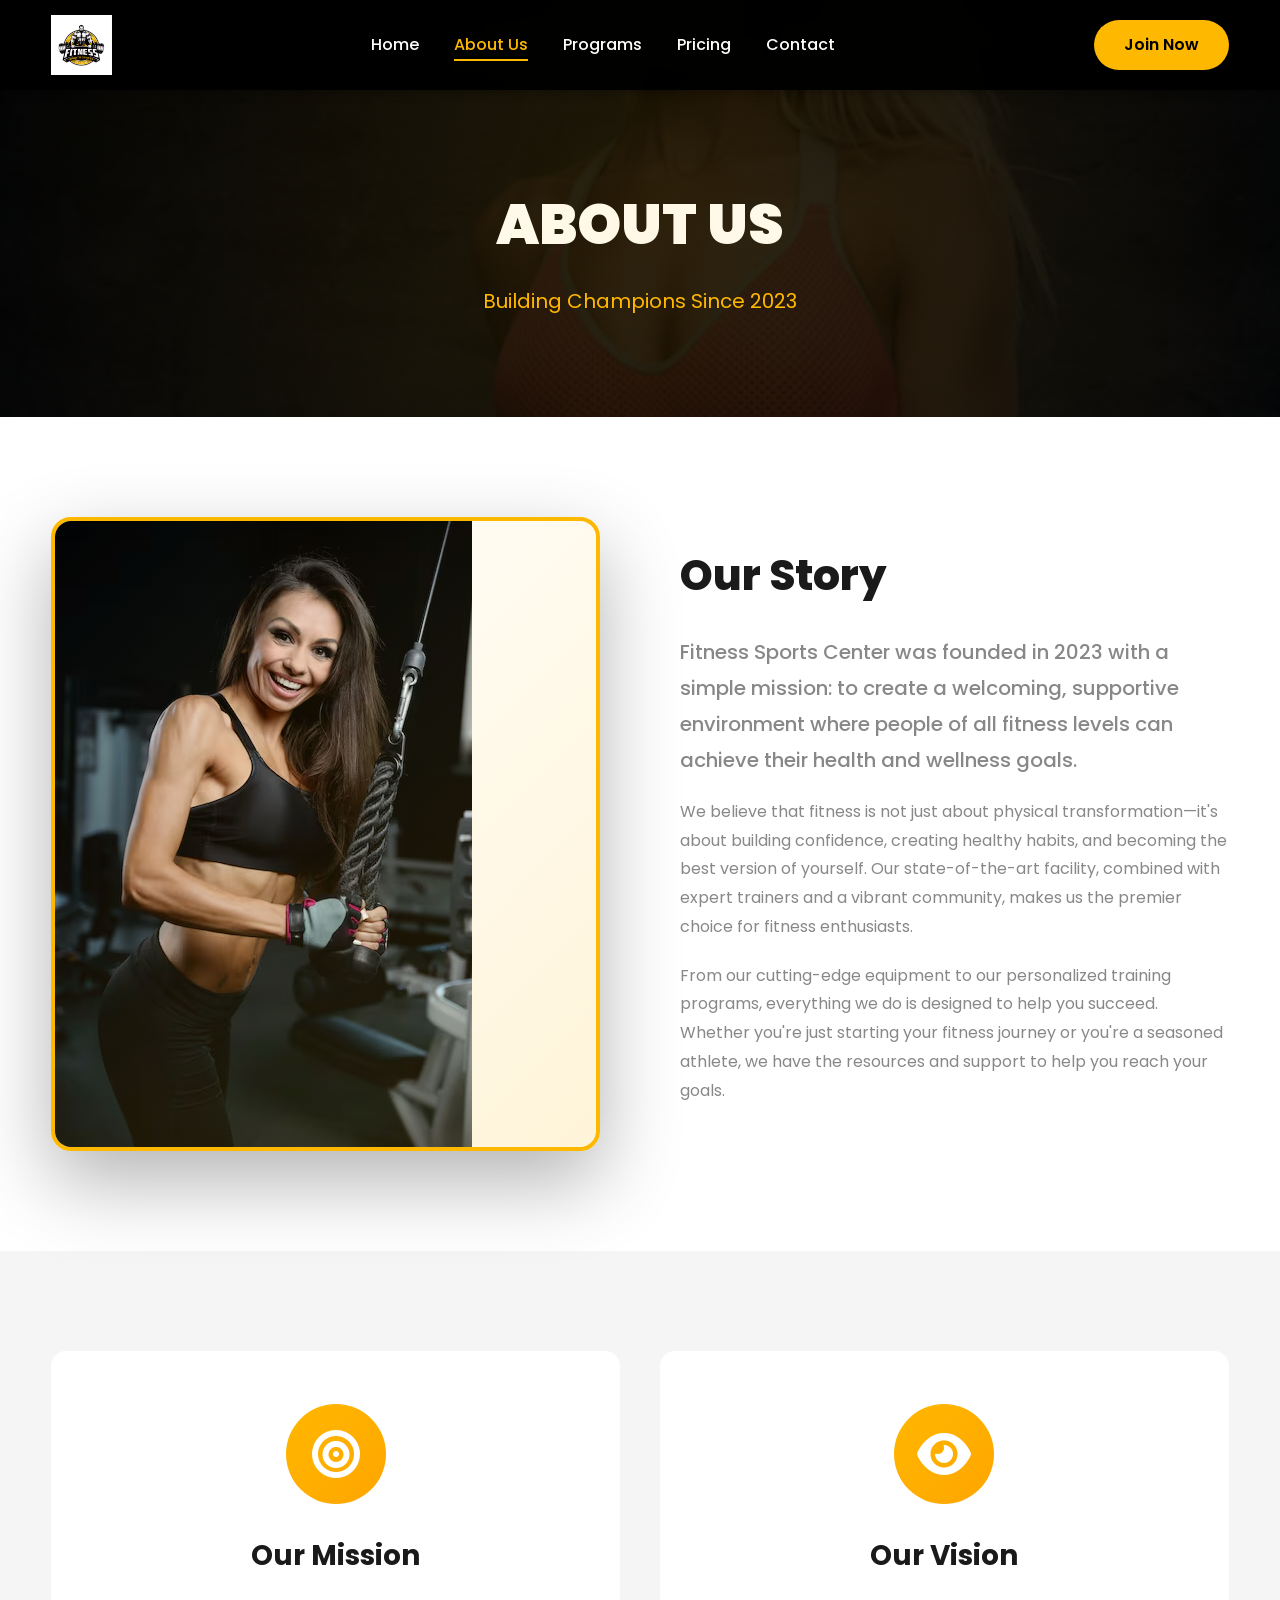
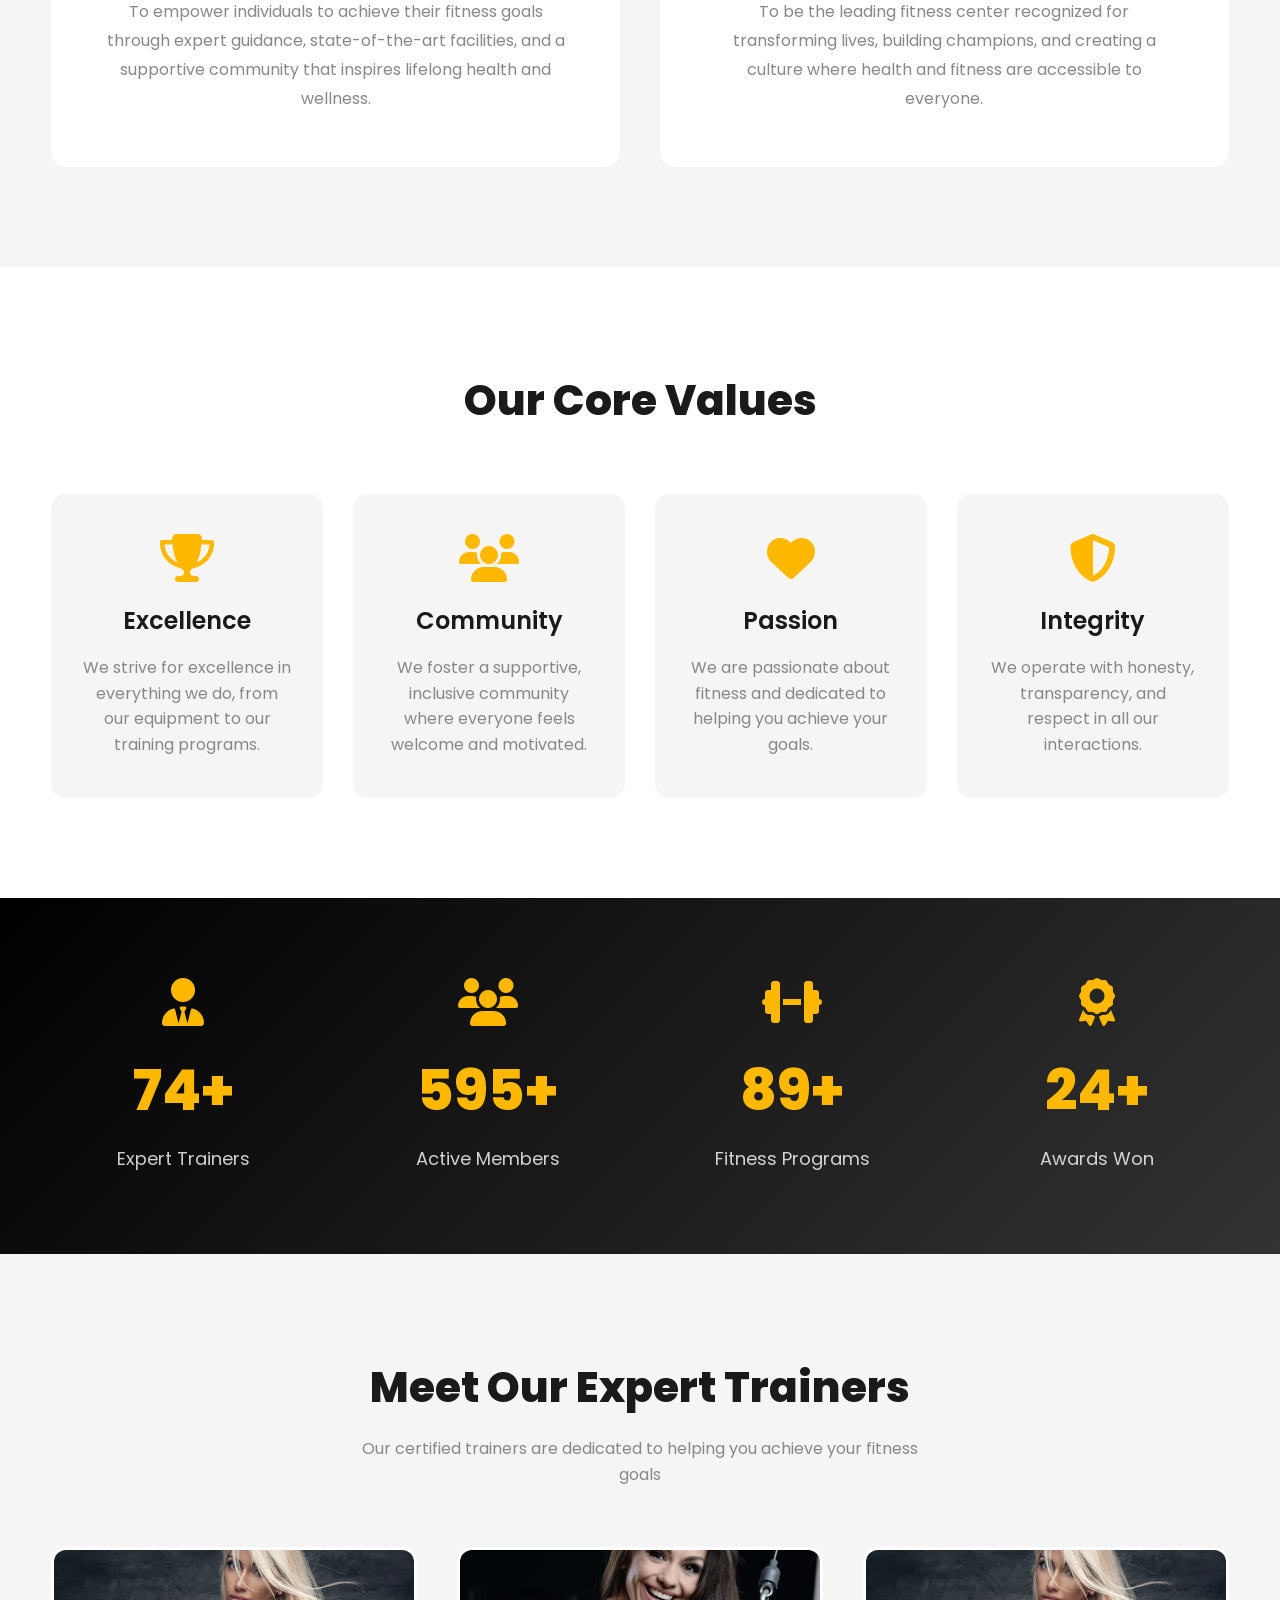
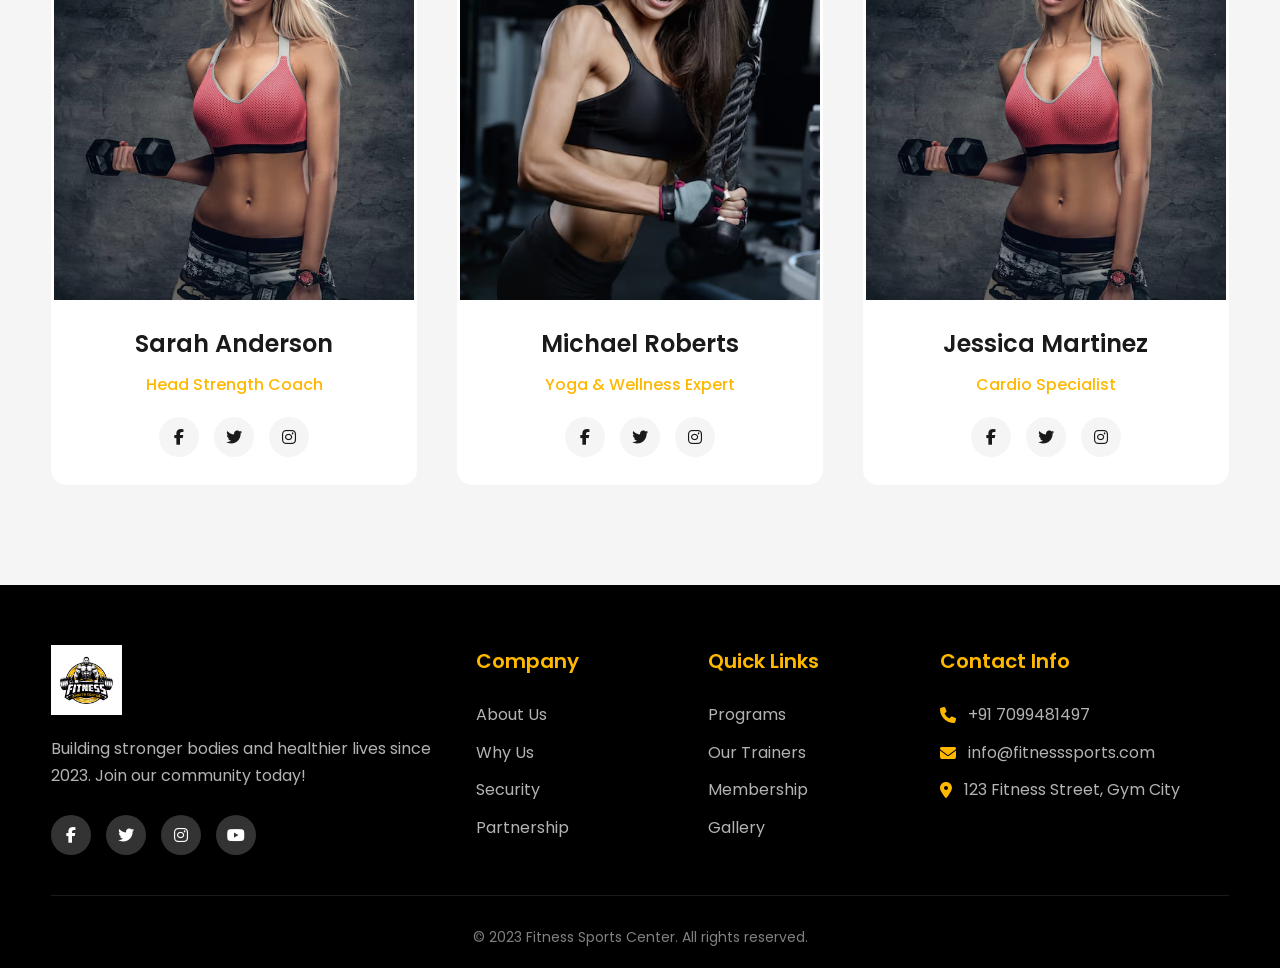
==== commit 91b12c97: "Fix site issues: clean JS, links, and contact data" ====
--- a/about.html
+++ b/about.html
@@ -23,7 +23,7 @@
                     <li><a href="pricing.html">Pricing</a></li>
                     <li><a href="contact.html">Contact</a></li>
                 </ul>
-                <button class="cta-btn">Join Now</button>
+                <a href="contact.html" class="cta-btn">Join Now</a>
                 <div class="hamburger">
                     <span></span>
                     <span></span>
@@ -138,7 +138,7 @@
     </section>
 
     <!-- Team Section -->
-    <section class="team-section">
+    <section class="team-section" id="team">
         <div class="container">
             <h2>Meet Our Expert Trainers</h2>
             <p class="section-subtitle">Our certified trainers are dedicated to helping you achieve your fitness goals</p>
@@ -150,9 +150,9 @@
                     <h3>Sarah Anderson</h3>
                     <p>Head Strength Coach</p>
                     <div class="team-social">
-                        <a href="#"><i class="fab fa-facebook-f"></i></a>
-                        <a href="#"><i class="fab fa-twitter"></i></a>
-                        <a href="#"><i class="fab fa-instagram"></i></a>
+                        <a href="https://facebook.com" target="_blank" rel="noopener noreferrer"><i class="fab fa-facebook-f"></i></a>
+                        <a href="https://x.com" target="_blank" rel="noopener noreferrer"><i class="fab fa-twitter"></i></a>
+                        <a href="https://instagram.com" target="_blank" rel="noopener noreferrer"><i class="fab fa-instagram"></i></a>
                     </div>
                 </div>
                 <div class="team-card">
@@ -162,9 +162,9 @@
                     <h3>Michael Roberts</h3>
                     <p>Yoga & Wellness Expert</p>
                     <div class="team-social">
-                        <a href="#"><i class="fab fa-facebook-f"></i></a>
-                        <a href="#"><i class="fab fa-twitter"></i></a>
-                        <a href="#"><i class="fab fa-instagram"></i></a>
+                        <a href="https://facebook.com" target="_blank" rel="noopener noreferrer"><i class="fab fa-facebook-f"></i></a>
+                        <a href="https://x.com" target="_blank" rel="noopener noreferrer"><i class="fab fa-twitter"></i></a>
+                        <a href="https://instagram.com" target="_blank" rel="noopener noreferrer"><i class="fab fa-instagram"></i></a>
                     </div>
                 </div>
                 <div class="team-card">
@@ -174,9 +174,9 @@
                     <h3>Jessica Martinez</h3>
                     <p>Cardio Specialist</p>
                     <div class="team-social">
-                        <a href="#"><i class="fab fa-facebook-f"></i></a>
-                        <a href="#"><i class="fab fa-twitter"></i></a>
-                        <a href="#"><i class="fab fa-instagram"></i></a>
+                        <a href="https://facebook.com" target="_blank" rel="noopener noreferrer"><i class="fab fa-facebook-f"></i></a>
+                        <a href="https://x.com" target="_blank" rel="noopener noreferrer"><i class="fab fa-twitter"></i></a>
+                        <a href="https://instagram.com" target="_blank" rel="noopener noreferrer"><i class="fab fa-instagram"></i></a>
                     </div>
                 </div>
             </div>
@@ -191,34 +191,34 @@
                     <img src="logo (2).png" alt="Fitness Sports Center" class="footer-logo">
                     <p>Building stronger bodies and healthier lives since 2023. Join our community today!</p>
                     <div class="social-links">
-                        <a href="#"><i class="fab fa-facebook-f"></i></a>
-                        <a href="#"><i class="fab fa-twitter"></i></a>
-                        <a href="#"><i class="fab fa-instagram"></i></a>
-                        <a href="#"><i class="fab fa-youtube"></i></a>
+                        <a href="https://facebook.com" target="_blank" rel="noopener noreferrer"><i class="fab fa-facebook-f"></i></a>
+                        <a href="https://x.com" target="_blank" rel="noopener noreferrer"><i class="fab fa-twitter"></i></a>
+                        <a href="https://instagram.com" target="_blank" rel="noopener noreferrer"><i class="fab fa-instagram"></i></a>
+                        <a href="https://youtube.com" target="_blank" rel="noopener noreferrer"><i class="fab fa-youtube"></i></a>
                     </div>
                 </div>
                 <div class="footer-col">
                     <h3>Company</h3>
                     <ul>
                         <li><a href="about.html">About Us</a></li>
-                        <li><a href="#">Why Us</a></li>
-                        <li><a href="#">Security</a></li>
-                        <li><a href="#">Partnership</a></li>
+                        <li><a href="index.html#why-choose">Why Us</a></li>
+                        <li><a href="contact.html">Security</a></li>
+                        <li><a href="contact.html">Partnership</a></li>
                     </ul>
                 </div>
                 <div class="footer-col">
                     <h3>Quick Links</h3>
                     <ul>
                         <li><a href="programs.html">Programs</a></li>
-                        <li><a href="#">Our Trainers</a></li>
+                        <li><a href="about.html#team">Our Trainers</a></li>
                         <li><a href="pricing.html">Membership</a></li>
-                        <li><a href="#">Gallery</a></li>
+                        <li><a href="programs.html">Gallery</a></li>
                     </ul>
                 </div>
                 <div class="footer-col">
                     <h3>Contact Info</h3>
                     <ul class="contact-info">
-                        <li><i class="fas fa-phone"></i> +1 (555) 000-0000</li>
+                        <li><i class="fas fa-phone"></i> +91 7099481497</li>
                         <li><i class="fas fa-envelope"></i> info@fitnesssports.com</li>
                         <li><i class="fas fa-map-marker-alt"></i> 123 Fitness Street, Gym City</li>
                     </ul>
@@ -233,3 +233,4 @@
     <script src="script.js"></script>
 </body>
 </html>
+
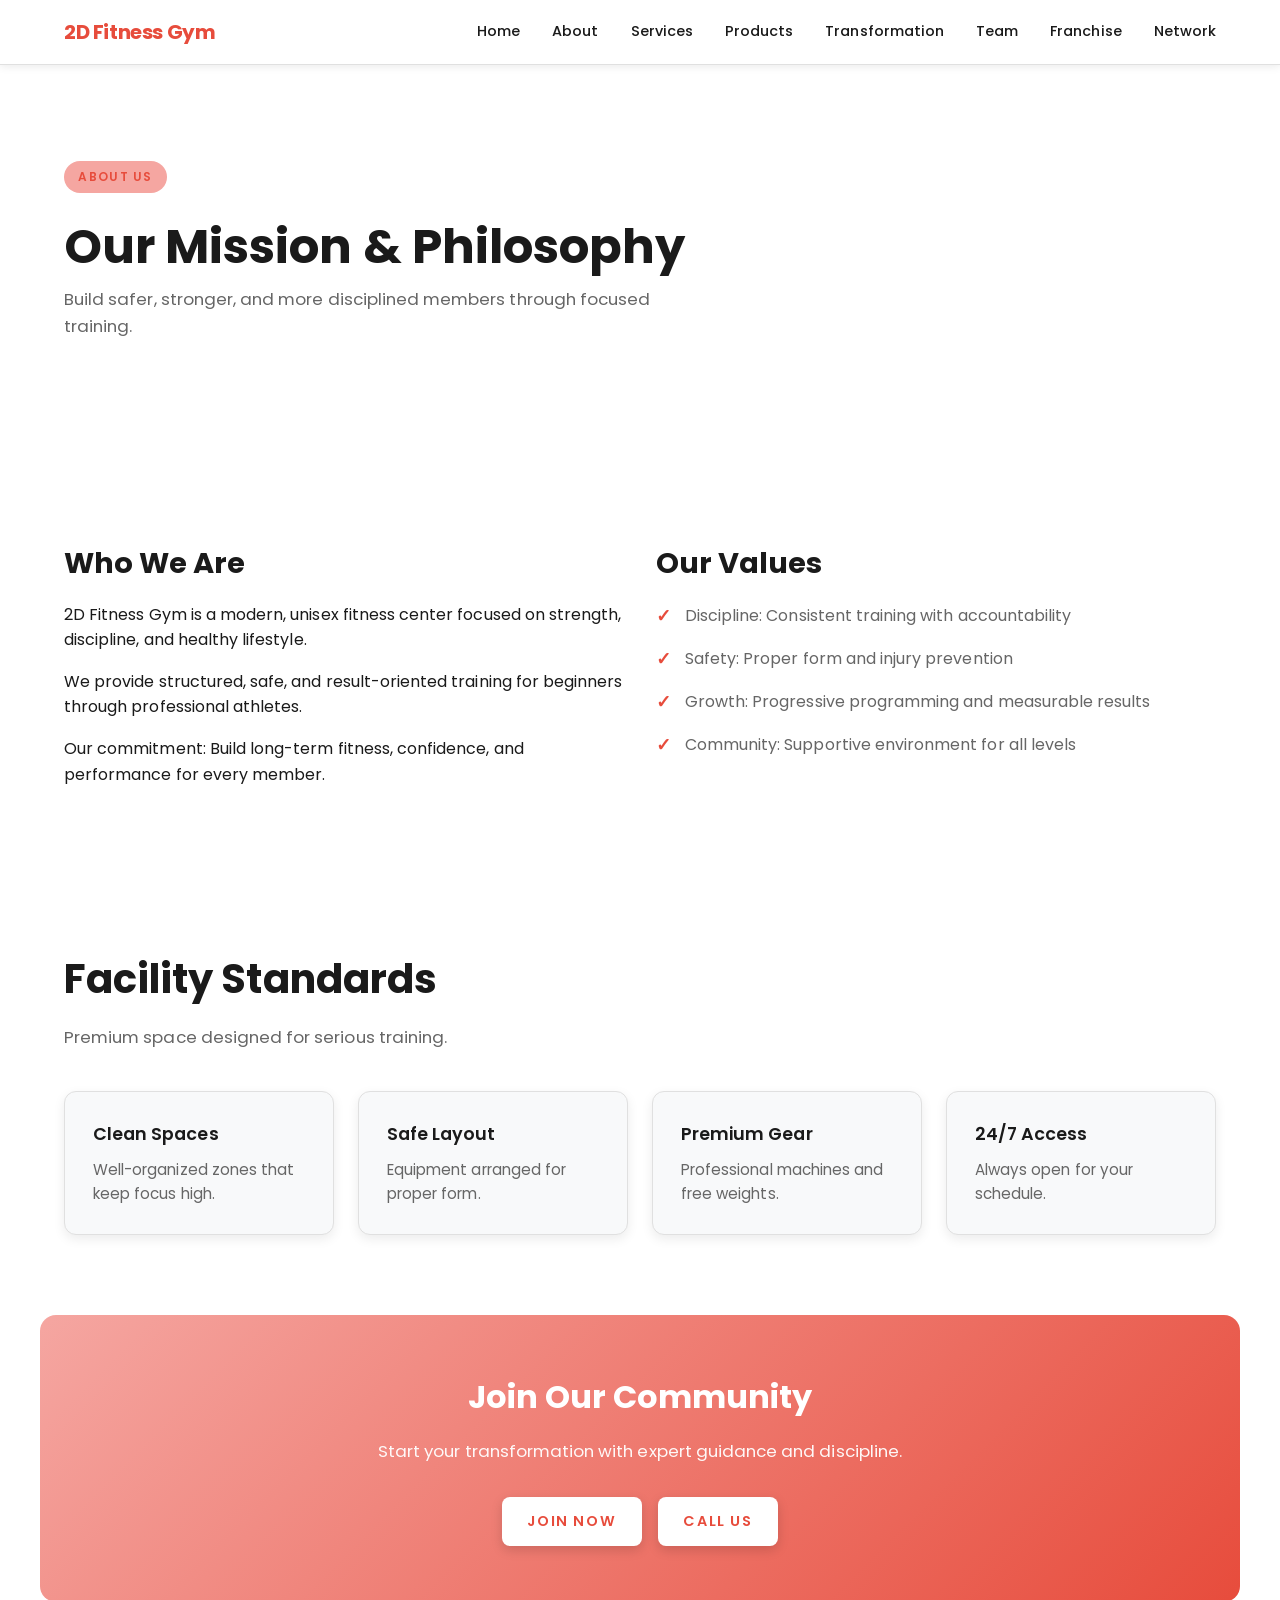
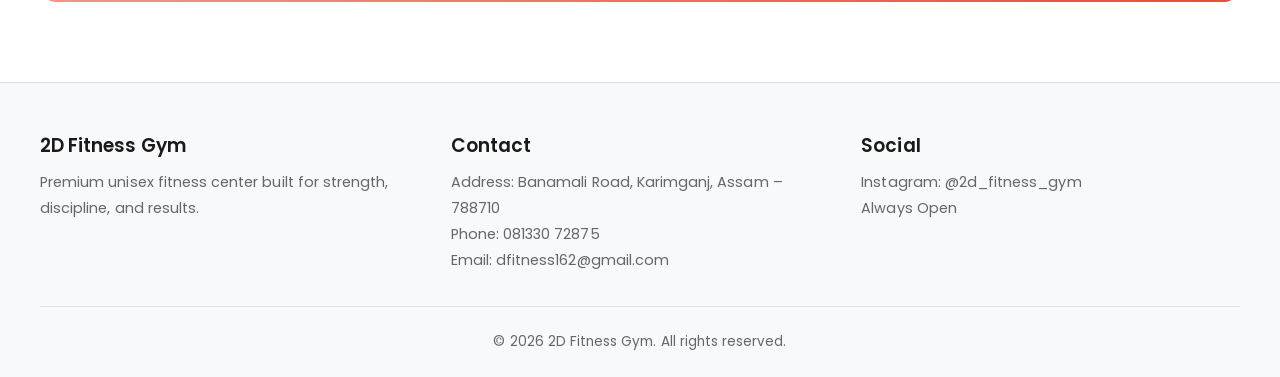
==== commit 169db59e: "Initial commit" ====
--- a/about.html
+++ b/about.html
@@ -1,236 +1,115 @@
-<!DOCTYPE html>
+<!doctype html>
 <html lang="en">
 <head>
-    <meta charset="UTF-8">
-    <meta name="viewport" content="width=device-width, initial-scale=1.0">
-    <title>About Us - Fitness Sports Center | Expert Trainers & Modern Facilities</title>
-    <meta name="description" content="Learn about Fitness Sports Center's mission, vision, and expert team. Established 2023, serving 1000+ members with professional trainers and state-of-the-art equipment.">
-    <link rel="stylesheet" href="styles.css">
-    <link rel="stylesheet" href="https://cdnjs.cloudflare.com/ajax/libs/font-awesome/6.4.0/css/all.min.css">
+  <meta charset="utf-8">
+  <meta name="viewport" content="width=device-width, initial-scale=1">
+  <meta name="description" content="Learn about 2D Fitness Gym's mission, values, and commitment to fitness excellence.">
+  <title>About Us | 2D Fitness Gym</title>
+  <link rel="stylesheet" href="css/style.css">
 </head>
 <body>
-    <!-- Navigation -->
-    <nav class="navbar">
-        <div class="container">
-            <div class="nav-wrapper">
-                <div class="logo">
-                    <img src="logo (2).png" alt="Fitness Sports Center">
-                </div>
-                <ul class="nav-menu">
-                    <li><a href="index.html">Home</a></li>
-                    <li><a href="about.html" class="active">About Us</a></li>
-                    <li><a href="programs.html">Programs</a></li>
-                    <li><a href="pricing.html">Pricing</a></li>
-                    <li><a href="contact.html">Contact</a></li>
-                </ul>
-                <a href="contact.html" class="cta-btn">Join Now</a>
-                <div class="hamburger">
-                    <span></span>
-                    <span></span>
-                    <span></span>
-                </div>
-            </div>
-        </div>
+  <header class="site-header">
+    <nav class="nav">
+      <a class="logo" href="index.html">2D Fitness Gym</a>
+      <button class="nav-toggle" aria-expanded="false" aria-controls="nav-menu">Menu</button>
+      <ul class="nav-menu" id="nav-menu">
+        <li><a href="index.html">Home</a></li>
+        <li><a href="about.html">About</a></li>
+        <li><a href="services.html">Services</a></li>
+        <li><a href="products.html">Products</a></li>
+        <li><a href="transformation.html">Transformation</a></li>
+        <li><a href="team.html">Team</a></li>
+        <li><a href="franchise.html">Franchise</a></li>
+        <li><a href="network.html">Network</a></li>
+      </ul>
     </nav>
+  </header>
 
-    <!-- Page Header -->
-    <section class="page-header">
-        <div class="container">
-            <h1>About Us</h1>
-            <p>Building Champions Since 2023</p>
-        </div>
+  <main>
+    <section class="section" style="padding-top: 6rem;">
+      <div class="section-header">
+        <span class="badge">About Us</span>
+        <h1 style="font-size: 3rem; margin-top: 1rem;">Our Mission & Philosophy</h1>
+        <p>Build safer, stronger, and more disciplined members through focused training.</p>
+      </div>
     </section>
 
-    <!-- About Story Section -->
-    <section class="about-story">
-        <div class="container">
-            <div class="about-grid">
-                <div class="about-image">
-                    <img src="New folder/sexy-athletic-young-girl-training-arms-gym_174475-1579.avif" alt="Our Story">
-                </div>
-                <div class="about-content">
-                    <h2>Our Story</h2>
-                    <p class="lead">Fitness Sports Center was founded in 2023 with a simple mission: to create a welcoming, supportive environment where people of all fitness levels can achieve their health and wellness goals.</p>
-                    <p>We believe that fitness is not just about physical transformation—it's about building confidence, creating healthy habits, and becoming the best version of yourself. Our state-of-the-art facility, combined with expert trainers and a vibrant community, makes us the premier choice for fitness enthusiasts.</p>
-                    <p>From our cutting-edge equipment to our personalized training programs, everything we do is designed to help you succeed. Whether you're just starting your fitness journey or you're a seasoned athlete, we have the resources and support to help you reach your goals.</p>
-                </div>
-            </div>
+    <section class="section">
+      <div class="split">
+        <div>
+          <h2 style="font-size: 1.8rem; margin-bottom: 1rem;">Who We Are</h2>
+          <p style="margin-bottom: 1rem;">2D Fitness Gym is a modern, unisex fitness center focused on strength, discipline, and healthy lifestyle.</p>
+          <p style="margin-bottom: 1rem;">We provide structured, safe, and result-oriented training for beginners through professional athletes.</p>
+          <p>Our commitment: Build long-term fitness, confidence, and performance for every member.</p>
         </div>
+        <div>
+          <h2 style="font-size: 1.8rem; margin-bottom: 1rem;">Our Values</h2>
+          <ul class="list">
+            <li>Discipline: Consistent training with accountability</li>
+            <li>Safety: Proper form and injury prevention</li>
+            <li>Growth: Progressive programming and measurable results</li>
+            <li>Community: Supportive environment for all levels</li>
+          </ul>
+        </div>
+      </div>
     </section>
 
-    <!-- Mission & Vision Section -->
-    <section class="mission-vision">
-        <div class="container">
-            <div class="mv-grid">
-                <div class="mv-card">
-                    <div class="mv-icon">
-                        <i class="fas fa-bullseye"></i>
-                    </div>
-                    <h3>Our Mission</h3>
-                    <p>To empower individuals to achieve their fitness goals through expert guidance, state-of-the-art facilities, and a supportive community that inspires lifelong health and wellness.</p>
-                </div>
-                <div class="mv-card">
-                    <div class="mv-icon">
-                        <i class="fas fa-eye"></i>
-                    </div>
-                    <h3>Our Vision</h3>
-                    <p>To be the leading fitness center recognized for transforming lives, building champions, and creating a culture where health and fitness are accessible to everyone.</p>
-                </div>
-            </div>
+    <section class="section">
+      <div class="section-header">
+        <h2>Facility Standards</h2>
+        <p>Premium space designed for serious training.</p>
+      </div>
+      <div class="grid-4">
+        <div class="card">
+          <h3>Clean Spaces</h3>
+          <p>Well-organized zones that keep focus high.</p>
         </div>
+        <div class="card">
+          <h3>Safe Layout</h3>
+          <p>Equipment arranged for proper form.</p>
+        </div>
+        <div class="card">
+          <h3>Premium Gear</h3>
+          <p>Professional machines and free weights.</p>
+        </div>
+        <div class="card">
+          <h3>24/7 Access</h3>
+          <p>Always open for your schedule.</p>
+        </div>
+      </div>
     </section>
 
-    <!-- Values Section -->
-    <section class="values-section">
-        <div class="container">
-            <h2>Our Core Values</h2>
-            <div class="values-grid">
-                <div class="value-card">
-                    <i class="fas fa-trophy"></i>
-                    <h3>Excellence</h3>
-                    <p>We strive for excellence in everything we do, from our equipment to our training programs.</p>
-                </div>
-                <div class="value-card">
-                    <i class="fas fa-users"></i>
-                    <h3>Community</h3>
-                    <p>We foster a supportive, inclusive community where everyone feels welcome and motivated.</p>
-                </div>
-                <div class="value-card">
-                    <i class="fas fa-heart"></i>
-                    <h3>Passion</h3>
-                    <p>We are passionate about fitness and dedicated to helping you achieve your goals.</p>
-                </div>
-                <div class="value-card">
-                    <i class="fas fa-shield-alt"></i>
-                    <h3>Integrity</h3>
-                    <p>We operate with honesty, transparency, and respect in all our interactions.</p>
-                </div>
-            </div>
-        </div>
+    <section class="section cta-section">
+      <h2>Join Our Community</h2>
+      <p>Start your transformation with expert guidance and discipline.</p>
+      <div class="cta-buttons">
+        <a class="btn btn-white" href="https://wa.me/918133072875" target="_blank" rel="noreferrer">Join Now</a>
+        <a class="btn btn-white" href="tel:08133072875">Call Us</a>
+      </div>
     </section>
+  </main>
 
-    <!-- Stats Section -->
-    <section class="stats-section">
-        <div class="container">
-            <div class="stats-grid">
-                <div class="stat-box">
-                    <i class="fas fa-user-tie"></i>
-                    <h3 class="counter" data-target="150">0</h3>
-                    <p>Expert Trainers</p>
-                </div>
-                <div class="stat-box">
-                    <i class="fas fa-users"></i>
-                    <h3 class="counter" data-target="1200">0</h3>
-                    <p>Active Members</p>
-                </div>
-                <div class="stat-box">
-                    <i class="fas fa-dumbbell"></i>
-                    <h3 class="counter" data-target="180">0</h3>
-                    <p>Fitness Programs</p>
-                </div>
-                <div class="stat-box">
-                    <i class="fas fa-award"></i>
-                    <h3 class="counter" data-target="50">0</h3>
-                    <p>Awards Won</p>
-                </div>
-            </div>
-        </div>
-    </section>
+  <footer class="site-footer">
+    <div class="footer-content">
+      <div>
+        <h3>2D Fitness Gym</h3>
+        <p>Premium unisex fitness center built for strength, discipline, and results.</p>
+      </div>
+      <div>
+        <h3>Contact</h3>
+        <p>Address: Banamali Road, Karimganj, Assam – 788710</p>
+        <p>Phone: 081330 72875</p>
+        <p>Email: dfitness162@gmail.com</p>
+      </div>
+      <div>
+        <h3>Social</h3>
+        <p>Instagram: @2d_fitness_gym</p>
+        <p>Always Open</p>
+      </div>
+    </div>
+    <p class="footer-bottom">© 2026 2D Fitness Gym. All rights reserved.</p>
+  </footer>
 
-    <!-- Team Section -->
-    <section class="team-section" id="team">
-        <div class="container">
-            <h2>Meet Our Expert Trainers</h2>
-            <p class="section-subtitle">Our certified trainers are dedicated to helping you achieve your fitness goals</p>
-            <div class="team-grid">
-                <div class="team-card">
-                    <div class="team-image">
-                        <img src="New folder/sexy-blond-woman-fitness-model-holds-dumbbells-grey-background_613910-14847.avif" alt="Trainer">
-                    </div>
-                    <h3>Sarah Anderson</h3>
-                    <p>Head Strength Coach</p>
-                    <div class="team-social">
-                        <a href="https://facebook.com" target="_blank" rel="noopener noreferrer"><i class="fab fa-facebook-f"></i></a>
-                        <a href="https://x.com" target="_blank" rel="noopener noreferrer"><i class="fab fa-twitter"></i></a>
-                        <a href="https://instagram.com" target="_blank" rel="noopener noreferrer"><i class="fab fa-instagram"></i></a>
-                    </div>
-                </div>
-                <div class="team-card">
-                    <div class="team-image">
-                        <img src="New folder/sexy-athletic-young-girl-training-arms-gym_174475-1579.avif" alt="Trainer">
-                    </div>
-                    <h3>Michael Roberts</h3>
-                    <p>Yoga & Wellness Expert</p>
-                    <div class="team-social">
-                        <a href="https://facebook.com" target="_blank" rel="noopener noreferrer"><i class="fab fa-facebook-f"></i></a>
-                        <a href="https://x.com" target="_blank" rel="noopener noreferrer"><i class="fab fa-twitter"></i></a>
-                        <a href="https://instagram.com" target="_blank" rel="noopener noreferrer"><i class="fab fa-instagram"></i></a>
-                    </div>
-                </div>
-                <div class="team-card">
-                    <div class="team-image">
-                        <img src="New folder/sexy-blond-woman-fitness-model-holds-dumbbells-grey-background_613910-14847.avif" alt="Trainer">
-                    </div>
-                    <h3>Jessica Martinez</h3>
-                    <p>Cardio Specialist</p>
-                    <div class="team-social">
-                        <a href="https://facebook.com" target="_blank" rel="noopener noreferrer"><i class="fab fa-facebook-f"></i></a>
-                        <a href="https://x.com" target="_blank" rel="noopener noreferrer"><i class="fab fa-twitter"></i></a>
-                        <a href="https://instagram.com" target="_blank" rel="noopener noreferrer"><i class="fab fa-instagram"></i></a>
-                    </div>
-                </div>
-            </div>
-        </div>
-    </section>
-
-    <!-- Footer -->
-    <footer class="footer">
-        <div class="container">
-            <div class="footer-grid">
-                <div class="footer-col">
-                    <img src="logo (2).png" alt="Fitness Sports Center" class="footer-logo">
-                    <p>Building stronger bodies and healthier lives since 2023. Join our community today!</p>
-                    <div class="social-links">
-                        <a href="https://facebook.com" target="_blank" rel="noopener noreferrer"><i class="fab fa-facebook-f"></i></a>
-                        <a href="https://x.com" target="_blank" rel="noopener noreferrer"><i class="fab fa-twitter"></i></a>
-                        <a href="https://instagram.com" target="_blank" rel="noopener noreferrer"><i class="fab fa-instagram"></i></a>
-                        <a href="https://youtube.com" target="_blank" rel="noopener noreferrer"><i class="fab fa-youtube"></i></a>
-                    </div>
-                </div>
-                <div class="footer-col">
-                    <h3>Company</h3>
-                    <ul>
-                        <li><a href="about.html">About Us</a></li>
-                        <li><a href="index.html#why-choose">Why Us</a></li>
-                        <li><a href="contact.html">Security</a></li>
-                        <li><a href="contact.html">Partnership</a></li>
-                    </ul>
-                </div>
-                <div class="footer-col">
-                    <h3>Quick Links</h3>
-                    <ul>
-                        <li><a href="programs.html">Programs</a></li>
-                        <li><a href="about.html#team">Our Trainers</a></li>
-                        <li><a href="pricing.html">Membership</a></li>
-                        <li><a href="programs.html">Gallery</a></li>
-                    </ul>
-                </div>
-                <div class="footer-col">
-                    <h3>Contact Info</h3>
-                    <ul class="contact-info">
-                        <li><i class="fas fa-phone"></i> +91 7099481497</li>
-                        <li><i class="fas fa-envelope"></i> info@fitnesssports.com</li>
-                        <li><i class="fas fa-map-marker-alt"></i> 123 Fitness Street, Gym City</li>
-                    </ul>
-                </div>
-            </div>
-            <div class="footer-bottom">
-                <p>&copy; 2023 Fitness Sports Center. All rights reserved.</p>
-            </div>
-        </div>
-    </footer>
-
-    <script src="script.js"></script>
+  <script src="js/main.js"></script>
 </body>
 </html>
-
--- a/css/style.css
+++ b/css/style.css
@@ -0,0 +1,476 @@
+@import url('https://fonts.googleapis.com/css2?family=Poppins:wght@300;400;500;600;700&display=swap');
+
+:root {
+  --bg: #ffffff;
+  --bg-alt: #f8f9fa;
+  --text: #1a1a1a;
+  --muted: #666666;
+  --accent: #e74c3c;
+  --accent-light: #f5a6a1;
+  --border: #e0e0e0;
+  --shadow: rgba(0, 0, 0, 0.08);
+  --shadow-strong: rgba(0, 0, 0, 0.15);
+}
+
+* {
+  box-sizing: border-box;
+  margin: 0;
+  padding: 0;
+}
+
+body {
+  font-family: 'Poppins', 'Segoe UI', sans-serif;
+  background: var(--bg);
+  color: var(--text);
+  line-height: 1.6;
+  letter-spacing: 0.003em;
+}
+
+a {
+  color: inherit;
+  text-decoration: none;
+}
+
+img {
+  max-width: 100%;
+  display: block;
+}
+
+.site-header {
+  position: sticky;
+  top: 0;
+  z-index: 10;
+  background: var(--bg);
+  border-bottom: 1px solid var(--border);
+  box-shadow: 0 2px 8px var(--shadow);
+}
+
+.nav {
+  max-width: 1200px;
+  margin: 0 auto;
+  padding: 1rem 1.5rem;
+  display: flex;
+  align-items: center;
+  justify-content: space-between;
+  gap: 1rem;
+}
+
+.logo {
+  font-size: 1.25rem;
+  font-weight: 700;
+  color: var(--accent);
+  letter-spacing: -0.02em;
+}
+
+.nav-toggle {
+  background: transparent;
+  border: 1px solid var(--border);
+  color: var(--text);
+  padding: 0.5rem 1rem;
+  border-radius: 8px;
+  text-transform: uppercase;
+  font-size: 0.75rem;
+  font-weight: 600;
+  letter-spacing: 0.1rem;
+  cursor: pointer;
+  transition: all 0.2s ease;
+}
+
+.nav-toggle:hover {
+  background: var(--bg-alt);
+  border-color: var(--accent);
+  color: var(--accent);
+}
+
+.nav-menu {
+  list-style: none;
+  display: flex;
+  gap: 2rem;
+  font-size: 0.9rem;
+  font-weight: 500;
+}
+
+.nav-menu a {
+  color: var(--text);
+  transition: color 0.2s ease;
+  position: relative;
+}
+
+.nav-menu a:hover {
+  color: var(--accent);
+}
+
+.nav-menu a:hover::after {
+  content: '';
+  position: absolute;
+  bottom: -4px;
+  left: 0;
+  width: 100%;
+  height: 2px;
+  background: var(--accent);
+}
+
+.hero {
+  padding: 6rem 1.5rem 5rem;
+  border-radius: 16px;
+  background: linear-gradient(135deg, #f8f9fa 0%, #ecf0f1 100%);
+  border: 1px solid var(--border);
+  display: grid;
+  gap: 2.5rem;
+  grid-template-columns: repeat(auto-fit, minmax(280px, 1fr));
+  align-items: center;
+}
+
+.hero h1 {
+  font-size: clamp(2rem, 5vw, 3.5rem);
+  font-weight: 700;
+  line-height: 1.2;
+  margin-bottom: 1rem;
+  color: var(--text);
+}
+
+.hero p {
+  font-size: 1.05rem;
+  color: var(--muted);
+  margin-bottom: 1.5rem;
+  max-width: 500px;
+}
+
+.hero-cta {
+  display: flex;
+  flex-wrap: wrap;
+  gap: 1rem;
+}
+
+.hero-visual {
+  display: flex;
+  justify-content: center;
+}
+
+.hero-asset {
+  width: 100%;
+  max-width: 300px;
+  height: 250px;
+  background: linear-gradient(135deg, var(--accent-light), var(--accent));
+  border-radius: 16px;
+  display: flex;
+  align-items: center;
+  justify-content: center;
+  color: white;
+  font-weight: 600;
+  font-size: 1.1rem;
+  text-align: center;
+  padding: 1rem;
+  box-shadow: 0 12px 30px rgba(231, 76, 60, 0.25);
+}
+
+.btn {
+  display: inline-flex;
+  align-items: center;
+  justify-content: center;
+  padding: 0.8rem 1.6rem;
+  border-radius: 8px;
+  font-size: 0.9rem;
+  font-weight: 600;
+  text-transform: uppercase;
+  letter-spacing: 0.1rem;
+  transition: all 0.2s ease;
+  border: none;
+  cursor: pointer;
+}
+
+.btn-primary {
+  background: var(--accent);
+  color: white;
+  box-shadow: 0 4px 12px rgba(231, 76, 60, 0.25);
+}
+
+.btn-primary:hover {
+  background: #c0392b;
+  box-shadow: 0 6px 16px rgba(231, 76, 60, 0.35);
+  transform: translateY(-2px);
+}
+
+.btn-outline {
+  border: 2px solid var(--accent);
+  color: var(--accent);
+  background: transparent;
+}
+
+.btn-outline:hover {
+  background: var(--accent-light);
+  border-color: var(--accent);
+}
+
+.section {
+  max-width: 1200px;
+  margin: 0 auto;
+  padding: 5rem 1.5rem;
+}
+
+.section-header {
+  margin-bottom: 2.5rem;
+}
+
+.section-header h2 {
+  font-size: 2.5rem;
+  font-weight: 700;
+  margin-bottom: 0.8rem;
+  color: var(--text);
+}
+
+.section-header p {
+  font-size: 1.05rem;
+  color: var(--muted);
+  max-width: 600px;
+}
+
+.card {
+  background: var(--bg-alt);
+  border: 1px solid var(--border);
+  border-radius: 12px;
+  padding: 1.75rem;
+  box-shadow: 0 4px 12px var(--shadow);
+  transition: all 0.25s ease;
+}
+
+.card:hover {
+  transform: translateY(-4px);
+  box-shadow: 0 8px 20px var(--shadow-strong);
+  border-color: var(--accent);
+}
+
+.card h3 {
+  font-size: 1.1rem;
+  margin-bottom: 0.6rem;
+  color: var(--text);
+  font-weight: 600;
+}
+
+.card p {
+  color: var(--muted);
+  font-size: 0.95rem;
+}
+
+.grid-2,
+.grid-3,
+.grid-4 {
+  display: grid;
+  gap: 1.5rem;
+}
+
+.grid-2 {
+  grid-template-columns: repeat(auto-fit, minmax(280px, 1fr));
+}
+
+.grid-3 {
+  grid-template-columns: repeat(auto-fit, minmax(240px, 1fr));
+}
+
+.grid-4 {
+  grid-template-columns: repeat(auto-fit, minmax(200px, 1fr));
+}
+
+.list {
+  list-style: none;
+  display: grid;
+  gap: 1rem;
+}
+
+.list li {
+  position: relative;
+  padding-left: 1.8rem;
+  color: var(--muted);
+  line-height: 1.7;
+}
+
+.list li::before {
+  content: '✓';
+  position: absolute;
+  left: 0;
+  top: 0;
+  color: var(--accent);
+  font-weight: 700;
+  font-size: 1.1rem;
+}
+
+.timeline {
+  position: relative;
+  padding-left: 2rem;
+  border-left: 2px solid var(--border);
+}
+
+.timeline-item {
+  position: relative;
+  margin-bottom: 2rem;
+  padding-bottom: 1rem;
+}
+
+.timeline-item::before {
+  content: '';
+  position: absolute;
+  left: -2.6rem;
+  top: 0;
+  width: 12px;
+  height: 12px;
+  border-radius: 50%;
+  background: var(--accent);
+  border: 3px solid var(--bg);
+  box-shadow: 0 0 0 1px var(--accent);
+}
+
+.timeline-item h3 {
+  font-size: 1.1rem;
+  margin-bottom: 0.4rem;
+  color: var(--text);
+  font-weight: 600;
+}
+
+.timeline-item p {
+  color: var(--muted);
+  font-size: 0.95rem;
+}
+
+.split {
+  display: grid;
+  gap: 2rem;
+  grid-template-columns: repeat(auto-fit, minmax(260px, 1fr));
+}
+
+.stack {
+  display: grid;
+  gap: 1rem;
+}
+
+.badge {
+  display: inline-block;
+  background: var(--accent-light);
+  color: var(--accent);
+  padding: 0.4rem 0.9rem;
+  border-radius: 20px;
+  font-size: 0.75rem;
+  font-weight: 600;
+  text-transform: uppercase;
+  letter-spacing: 0.08rem;
+}
+
+.cta-section {
+  background: linear-gradient(135deg, var(--accent-light), var(--accent));
+  color: white;
+  padding: 3.5rem 1.5rem;
+  border-radius: 16px;
+  text-align: center;
+}
+
+.cta-section h2 {
+  font-size: 2rem;
+  margin-bottom: 1rem;
+  color: white;
+}
+
+.cta-section p {
+  font-size: 1.05rem;
+  margin-bottom: 2rem;
+  opacity: 0.95;
+}
+
+.cta-buttons {
+  display: flex;
+  flex-wrap: wrap;
+  justify-content: center;
+  gap: 1rem;
+}
+
+.btn-white {
+  background: white;
+  color: var(--accent);
+  box-shadow: 0 4px 12px rgba(0, 0, 0, 0.15);
+}
+
+.btn-white:hover {
+  background: var(--bg-alt);
+  transform: translateY(-2px);
+}
+
+.site-footer {
+  background: var(--bg-alt);
+  border-top: 1px solid var(--border);
+  padding: 3rem 1.5rem 1.5rem;
+  margin-top: 5rem;
+}
+
+.footer-content {
+  max-width: 1200px;
+  margin: 0 auto;
+  display: grid;
+  gap: 2rem;
+  grid-template-columns: repeat(auto-fit, minmax(220px, 1fr));
+  margin-bottom: 2rem;
+}
+
+.footer-content h3 {
+  font-weight: 600;
+  margin-bottom: 0.6rem;
+  color: var(--text);
+}
+
+.footer-content p {
+  color: var(--muted);
+  font-size: 0.9rem;
+  line-height: 1.8;
+}
+
+.footer-bottom {
+  text-align: center;
+  color: var(--muted);
+  font-size: 0.85rem;
+  border-top: 1px solid var(--border);
+  padding-top: 1.5rem;
+  max-width: 1200px;
+  margin: 0 auto;
+}
+
+@media (max-width: 768px) {
+  .nav-menu {
+    position: absolute;
+    top: 64px;
+    right: 1.5rem;
+    background: var(--bg);
+    border: 1px solid var(--border);
+    border-radius: 12px;
+    padding: 1rem;
+    flex-direction: column;
+    gap: 0.5rem;
+    display: none;
+    min-width: 180px;
+    box-shadow: 0 8px 24px var(--shadow-strong);
+  }
+
+  .nav-menu.active {
+    display: flex;
+  }
+
+  .nav-toggle {
+    display: inline-flex;
+  }
+
+  .section {
+    padding: 3.5rem 1.5rem;
+  }
+
+  .section-header h2 {
+    font-size: 1.8rem;
+  }
+
+  .grid-2,
+  .grid-3,
+  .grid-4 {
+    grid-template-columns: 1fr;
+  }
+}
+
+@media (min-width: 769px) {
+  .nav-toggle {
+    display: none;
+  }
+}
